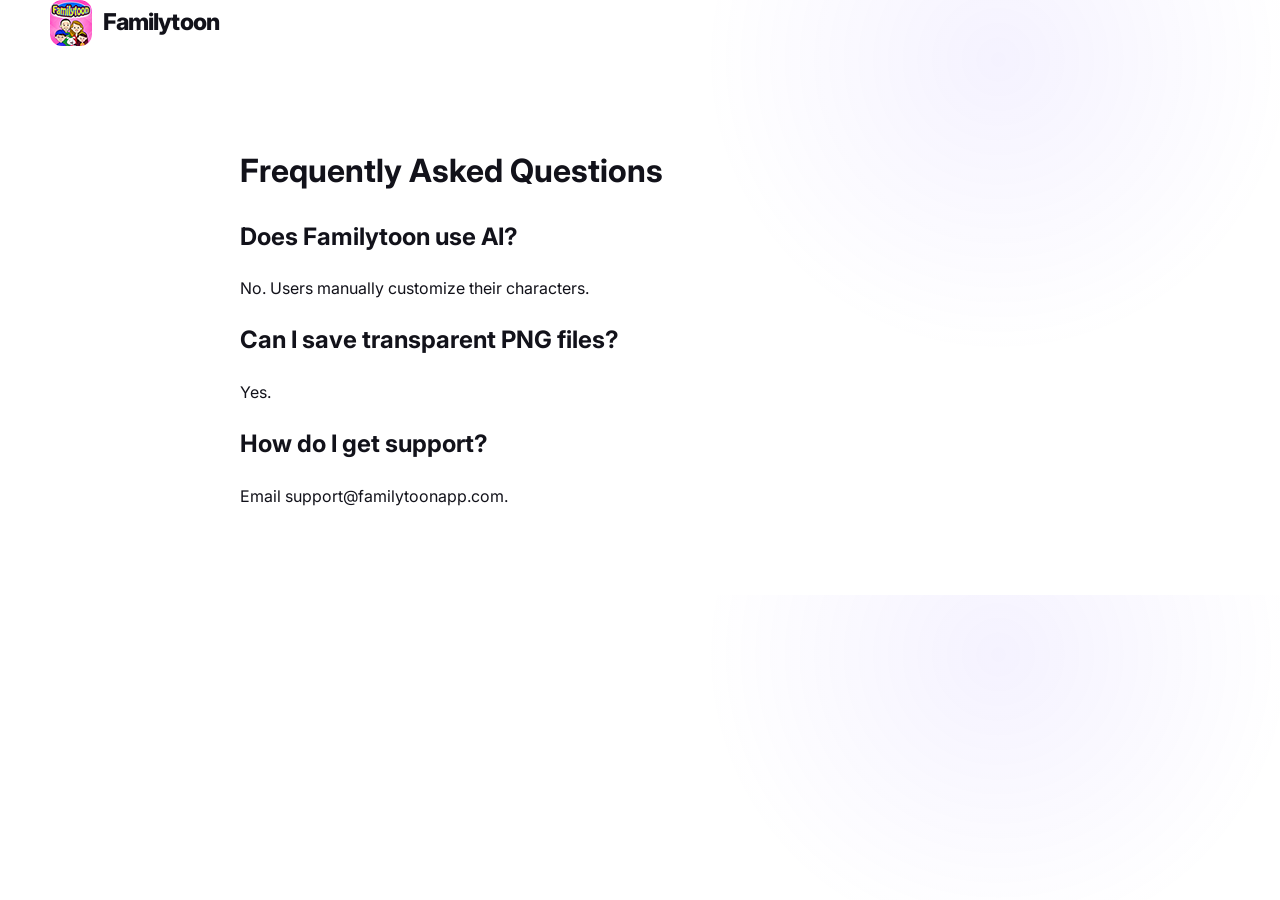
==== faq.html @ d43b086b "Update faq.html" ====
<!doctype html><html lang="en"><head><meta charset="utf-8"><meta name="viewport" content="width=device-width,initial-scale=1"><title>FAQ — Familytoon</title><link rel="stylesheet" href="styles.css"></head><body><header><div class="container nav"><a class="brand" href="index.html"><img src="assets/logo.png"><span>Familytoon</span></a></div></header><main class="container" style="padding:70px 0;max-width:800px"><h1>Frequently Asked Questions</h1><h2>Does Familytoon use AI?</h2><p>No. Users manually customize their characters.</p><h2>Can I save transparent PNG files?</h2><p>Yes.</p><h2>How do I get support?</h2><p>Email <a href="mailto:support@familytoonapp.com">support@familytoonapp.com</a>.</p></main></body></html>

<!--<!DOCTYPE html>
<html lang="en">
<head>
  <meta charset="UTF-8" />
  <meta name="viewport" content="width=device-width, initial-scale=1.0" />
  <meta name="description" content="Frequently asked questions about Familytoon." />
  <title>FAQ — Familytoon</title>
  <link rel="icon" href="assets/favicon.svg" type="image/svg+xml" />
  <link rel="stylesheet" href="styles.css" />
  <script defer src="script.js"></script>
</head>
<body>
  <header class="site-header">
    <div class="container nav-wrap">
      <a class="brand" href="index.html"><img src="assets/logo-mark.svg" alt="" width="44" height="44" /><span>Familytoon</span></a>
      <button class="menu-button" type="button" aria-expanded="false" aria-controls="main-nav"><span class="sr-only">Open navigation</span><span></span><span></span><span></span></button>
      <nav id="main-nav" class="main-nav">
        <a href="index.html#features">Features</a><a href="index.html#gallery">Gallery</a><a href="faq.html">FAQ</a><a href="support.html">Support</a><a href="privacy.html">Privacy</a>
      </nav>
    </div>
  </header>

  <main>
    <section class="page-hero container">
      <p class="eyebrow">QUESTIONS & ANSWERS</p>
      <h1>Frequently Asked Questions</h1>
      <p>Everything you need to know before creating your Familytoon.</p>
    </section>

    <article class="content-card faq-list">
      <details open>
        <summary>Is Familytoon free?</summary>
        <p>Familytoon is planned as a one-time paid download with no recurring subscription.</p>
      </details>
      <details>
        <summary>Can I download my finished artwork?</summary>
        <p>Yes. Familytoon lets you save your finished family cartoon as a high-quality PNG image.</p>
      </details>
      <details>
        <summary>Does the PNG have a transparent background?</summary>
        <p>Yes, when you choose the transparent-background export option available in the app.</p>
      </details>
      <details>
        <summary>Can I print my Familytoon artwork?</summary>
        <p>Yes. You can use your downloaded PNG for personal projects such as shirts, mugs, cards, posters, invitations, and gifts.</p>
      </details>
      <details>
        <summary>Can I create large families?</summary>
        <p>Yes. Familytoon is designed to let you combine multiple family members and pets.</p>
      </details>
      <details>
        <summary>Does Familytoon use artificial intelligence?</summary>
        <p>No. You create your artwork by selecting and combining the app’s original character parts and customization options.</p>
      </details>
      <details>
        <summary>Do I need an account?</summary>
        <p>No account is planned for the basic character creation and image download experience.</p>
      </details>
      <details>
        <summary>How do I contact support?</summary>
        <p>Email <a href="mailto:myfamilytoon@gmail.com">Support at FamilytoonApp.com</a> or visit the <a href="support.html">Support page</a>.</p>
      </details>
    </article>
  </main>

  <footer><div class="container footer-wrap"><p>© <span id="year"></span> Familytoon. All rights reserved.</p><div><a href="privacy.html">Privacy</a><a href="support.html">Support</a></div></div></footer>
</body>
</html>
-->
---- styles.css ----
@import url("https://fonts.googleapis.com/css2?family=Inter:wght@400;500;600;700;800&display=swap");

:root {
  --purple: #6c4cf1;
  --purple-dark: #4b2fd1;
  --purple-soft: #f3efff;
  --text: #12121a;
  --muted: #60606d;
  --line: #e9e9ef;
  --card: #ffffff;
  --shadow: 0 18px 50px rgba(30, 22, 70, 0.10);
  --radius: 28px;
}

* {
  box-sizing: border-box;
}

html {
  scroll-behavior: smooth;
}

body {
  margin: 0;
  color: var(--text);
  background:
    radial-gradient(circle at 78% 10%, rgba(124, 92, 255, .08), transparent 26%),
    linear-gradient(#fff, #fff);
  font-family: "Inter", -apple-system, BlinkMacSystemFont, "Segoe UI", sans-serif;
  line-height: 1.6;
}

img {
  display: block;
  max-width: 100%;
}

a {
  color: inherit;
  text-decoration: none;
}

.container {
  width: min(1180px, calc(100% - 40px));
  margin: 0 auto;
}

.sr-only {
  position: absolute;
  width: 1px;
  height: 1px;
  padding: 0;
  margin: -1px;
  overflow: hidden;
  clip: rect(0, 0, 0, 0);
  white-space: nowrap;
  border: 0;
}

/* Header */
.site-header {
  position: sticky;
  top: 0;
  z-index: 100;
  background: rgba(255, 255, 255, .86);
  border-bottom: 1px solid rgba(230, 230, 237, .85);
  backdrop-filter: blur(18px);
}

.nav-wrap {
  min-height: 74px;
  display: flex;
  align-items: center;
  justify-content: space-between;
}

.brand {
  display: inline-flex;
  align-items: center;
  gap: 11px;
  font-size: 1.45rem;
  font-weight: 800;
  letter-spacing: -.04em;
}

.brand img {
  border-radius: 12px;
}

.main-nav {
  display: flex;
  align-items: center;
  gap: 30px;
  font-size: .93rem;
  font-weight: 500;
}

.main-nav a {
  transition: color .2s ease, transform .2s ease;
}

.main-nav a:hover {
  color: var(--purple);
}

.nav-download {
  padding: 11px 18px;
  color: white !important;
  background: linear-gradient(135deg, #7b5cff, #5938df);
  border-radius: 11px;
  box-shadow: 0 10px 25px rgba(108, 76, 241, .23);
}

.menu-button {
  display: none;
  width: 42px;
  height: 42px;
  padding: 9px;
  border: 0;
  border-radius: 10px;
  background: var(--purple-soft);
}

.menu-button span:not(.sr-only) {
  display: block;
  height: 2px;
  margin: 5px 0;
  background: var(--text);
}

/* Hero */
.hero {
  padding: 54px 0 38px;
  overflow: hidden;
}

.hero-grid {
  display: grid;
  grid-template-columns: .88fr 1.12fr;
  align-items: center;
  min-height: 590px;
  gap: 40px;
}

.eyebrow {
  margin: 0 0 12px;
  color: var(--purple);
  font-size: .78rem;
  font-weight: 800;
  letter-spacing: .16em;
}

.hero h1 {
  max-width: 560px;
  margin: 0;
  font-size: clamp(3rem, 6vw, 5.2rem);
  line-height: .98;
  letter-spacing: -.065em;
}

.hero h1 span {
  color: var(--purple);
}

.hero-text {
  max-width: 560px;
  margin: 28px 0 26px;
  color: #353541;
  font-size: 1.06rem;
}

.app-store-badge {
  display: inline-flex;
  align-items: center;
  gap: 10px;
  min-width: 192px;
  padding: 10px 17px 9px;
  color: #fff;
  background: #050505;
  border-radius: 12px;
  box-shadow: 0 12px 30px rgba(0,0,0,.14);
}

.app-store-badge .apple {
  font-size: 2rem;
  line-height: 1;
}

.app-store-badge span:last-child {
  display: flex;
  flex-direction: column;
  line-height: 1.05;
}

.app-store-badge small {
  font-size: .68rem;
}

.app-store-badge strong {
  font-size: 1.25rem;
  font-weight: 500;
}

.purchase-note {
  display: flex;
  align-items: center;
  gap: 8px;
  margin-top: 18px;
  color: var(--muted);
  font-size: .92rem;
}

.purchase-note span {
  color: var(--purple);
}

.hero-visual {
  position: relative;
  min-height: 570px;
}

.blob {
  position: absolute;
  border-radius: 50%;
  filter: blur(.2px);
}

.blob-one {
  width: 390px;
  height: 390px;
  right: 55px;
  top: 80px;
  background: linear-gradient(145deg, #dce8ff, #efe5ff);
}

.blob-two {
  width: 250px;
  height: 190px;
  left: 45px;
  top: 210px;
  background: linear-gradient(145deg, #bfa8ff, #efe8ff);
  border-radius: 48% 52% 54% 46%;
}

.phone {
  position: absolute;
  width: 255px;
  height: 500px;
  padding: 10px;
  background: #101014;
  border: 2px solid #33333a;
  border-radius: 42px;
  box-shadow: 0 28px 60px rgba(35, 24, 70, .22);
}

.phone::before {
  content: "";
  position: absolute;
  z-index: 4;
  width: 95px;
  height: 23px;
  left: 50%;
  top: 9px;
  transform: translateX(-50%);
  background: #101014;
  border-radius: 0 0 15px 15px;
}

.phone-left {
  left: 85px;
  top: 15px;
  transform: rotate(-1deg);
}

.phone-right {
  right: 30px;
  top: 70px;
  transform: rotate(1deg);
}

.phone-screen {
  height: 100%;
  padding: 22px 14px 16px;
  background: #fff;
  border-radius: 33px;
  overflow: hidden;
}

.status-bar {
  display: flex;
  justify-content: space-between;
  font-size: .52rem;
  font-weight: 700;
}

.screen-title {
  margin: 18px 0 13px;
  font-size: 1.15rem;
  font-weight: 800;
  line-height: 1.05;
}

.character-pair {
  display: flex;
  align-items: end;
  justify-content: center;
  gap: 8px;
  height: 190px;
  padding: 18px 15px 0;
  background: linear-gradient(#f7f3ff, #eceaf3);
  border-radius: 16px;
}

.avatar {
  position: relative;
  width: 78px;
  height: 160px;
}

.avatar .face {
  position: absolute;
  z-index: 2;
  width: 54px;
  height: 63px;
  left: 12px;
  top: 22px;
  background: #f3bb8e;
  border: 3px solid #222;
  border-radius: 45% 45% 48% 48%;
}

.avatar .face::before,
.avatar .face::after {
  content: "";
  position: absolute;
  top: 26px;
  width: 5px;
  height: 7px;
  background: #1d1d1d;
  border-radius: 50%;
}

.avatar .face::before { left: 13px; }
.avatar .face::after { right: 13px; }

.avatar .hair {
  position: absolute;
  z-index: 3;
  width: 61px;
  height: 42px;
  left: 8px;
  top: 9px;
  background: #3b2115;
  border-radius: 50% 50% 35% 35%;
}

.avatar.woman .hair {
  width: 70px;
  height: 92px;
  left: 4px;
  top: 8px;
  border-radius: 50% 50% 45% 45%;
}

.avatar .body {
  position: absolute;
  z-index: 1;
  width: 72px;
  height: 85px;
  left: 3px;
  bottom: 0;
  background: #335d78;
  border-radius: 24px 24px 6px 6px;
}

.avatar.woman .body {
  background: #9b4a53;
}

.category-row {
  display: grid;
  grid-template-columns: repeat(4, 1fr);
  gap: 6px;
  margin: 11px 0;
  font-size: .55rem;
  text-align: center;
}

.category-row span {
  padding: 6px 2px;
  color: #6d6d75;
  background: #f4f4f7;
  border-radius: 8px;
}

.category-row .active {
  color: var(--purple);
  background: #ede8ff;
}

.swatches {
  display: grid;
  grid-template-columns: repeat(4, 1fr);
  gap: 8px;
}

.swatches i {
  display: block;
  aspect-ratio: 1;
  background:
    radial-gradient(circle at 50% 52%, #f3bb8e 0 25%, transparent 26%),
    radial-gradient(circle at 50% 37%, #4a291a 0 38%, transparent 39%),
    #efedf2;
  border-radius: 12px;
}

.family-card {
  display: grid;
  place-items: center;
  height: 315px;
  padding: 8px;
  background:
    linear-gradient(45deg, #f4f4f6 25%, transparent 25%),
    linear-gradient(-45deg, #f4f4f6 25%, transparent 25%),
    linear-gradient(45deg, transparent 75%, #f4f4f6 75%),
    linear-gradient(-45deg, transparent 75%, #f4f4f6 75%);
  background-size: 14px 14px;
  background-position: 0 0, 0 7px, 7px -7px, -7px 0;
  border-radius: 16px;
}

.family-card img {
  max-height: 100%;
}

.phone-actions {
  display: grid;
  grid-template-columns: 1fr 1fr;
  gap: 8px;
  margin-top: 10px;
  font-size: .7rem;
  text-align: center;
}

.phone-actions span {
  padding: 10px 4px;
  border: 1px solid #8e74ff;
  border-radius: 8px;
}

.phone-actions span:first-child {
  color: #fff;
  background: var(--purple);
}

.spark, .heart {
  position: absolute;
  z-index: 5;
  font-size: 2rem;
}

.spark-one { top: 75px; right: 12px; color: #77a8ff; }
.spark-two { top: 175px; right: -2px; color: #ffb31d; font-size: 2.8rem; }
.heart { top: 105px; left: 38px; color: #8065ff; }

/* Features */
.feature-section {
  padding: 18px 0 40px;
}

.feature-grid {
  display: grid;
  grid-template-columns: repeat(6, 1fr);
  gap: 0;
  padding: 28px 14px;
  background: linear-gradient(135deg, #fbfbff, #f7f6fb);
  border: 1px solid #f0eff5;
  border-radius: var(--radius);
  box-shadow: var(--shadow);
}

.feature-card {
  padding: 0 20px;
  text-align: center;
}

.feature-card:not(:last-child) {
  border-right: 1px solid #ebeaf1;
}

.feature-icon {
  font-size: 2rem;
}

.feature-card h2 {
  min-height: 46px;
  margin: 10px 0 8px;
  font-size: .92rem;
  line-height: 1.25;
}

.feature-card p {
  margin: 0;
  color: var(--muted);
  font-size: .76rem;
  line-height: 1.65;
}

/* Gallery */
.gallery-section {
  padding: 55px 0 30px;
}

.section-heading {
  max-width: 650px;
  margin: 0 auto 28px;
  text-align: center;
}

.section-heading h2 {
  margin: 0;
  font-size: clamp(2rem, 4vw, 3rem);
  letter-spacing: -.045em;
}

.section-heading > p:last-child {
  margin-top: 8px;
  color: var(--muted);
}

.gallery-grid {
  display: grid;
  grid-template-columns: repeat(5, 1fr);
  gap: 16px;
}

.gallery-grid figure {
  display: grid;
  place-items: end center;
  min-height: 260px;
  margin: 0;
  padding: 10px;
  background: #fff;
  border: 1px solid #ececf2;
  border-radius: 20px;
  box-shadow: 0 12px 28px rgba(42, 34, 78, .08);
  overflow: hidden;
}

.gallery-grid img {
  max-height: 240px;
}

/* Download */
.download-section {
  padding: 24px 0 28px;
}

.download-card {
  position: relative;
  display: grid;
  grid-template-columns: .85fr 1.45fr .4fr;
  align-items: center;
  gap: 38px;
  min-height: 260px;
  padding: 35px 70px;
  background: linear-gradient(120deg, #eee9ff, #faf8ff 55%, #e6dfff);
  border-radius: var(--radius);
  overflow: hidden;
}

.download-phone {
  height: 250px;
  padding: 55px 18px;
  background: linear-gradient(#f8f8fb, #d7d7dc);
  border: 9px solid #16161a;
  border-bottom: 0;
  border-radius: 38px 38px 0 0;
  transform: translateY(42px);
}

.mini-app-card {
  display: grid;
  grid-template-columns: 44px 1fr auto;
  align-items: center;
  gap: 10px;
  padding: 10px;
  background: #fff;
  border-radius: 14px;
  box-shadow: 0 7px 20px rgba(0,0,0,.08);
}

.mini-app-card img {
  width: 44px;
}

.mini-app-card div {
  display: flex;
  flex-direction: column;
}

.mini-app-card small {
  color: var(--muted);
  font-size: .65rem;
}

.mini-app-card span {
  padding: 4px 10px;
  color: var(--purple);
  background: #eeebff;
  border-radius: 999px;
  font-size: .7rem;
  font-weight: 800;
}

.download-copy h2 {
  margin: 0;
  font-size: clamp(2rem, 4vw, 3rem);
  line-height: 1.05;
  letter-spacing: -.045em;
}

.download-copy p {
  max-width: 540px;
  margin: 14px 0 22px;
  color: #373744;
}

.download-arrow {
  color: var(--purple);
  font-size: 4.8rem;
  transform: rotate(12deg);
}

/* Info cards */
.info-section {
  padding: 10px 0 35px;
}

.info-grid {
  display: grid;
  grid-template-columns: repeat(3, 1fr);
  background: linear-gradient(135deg, #fbfbff, #f7f6fb);
  border: 1px solid #f0eff5;
  border-radius: var(--radius);
  box-shadow: var(--shadow);
}

.info-grid article {
  padding: 34px;
}

.info-grid article:not(:last-child) {
  border-right: 1px solid #e6e5ec;
}

.info-title {
  display: flex;
  align-items: center;
  gap: 12px;
}

.info-title span {
  display: grid;
  place-items: center;
  width: 30px;
  height: 30px;
  color: white;
  background: var(--purple);
  border-radius: 50%;
  font-weight: 800;
}

.info-title h2 {
  margin: 0;
  font-size: 1.1rem;
}

.info-grid h3 {
  margin: 18px 0 2px;
  font-size: .86rem;
}

.info-grid p {
  margin: 7px 0;
  color: var(--muted);
  font-size: .85rem;
}

.info-grid a {
  display: inline-block;
  margin-top: 10px;
  color: var(--purple);
  font-size: .86rem;
  font-weight: 700;
}

/* Interior pages */
.page-hero {
  padding: 90px 0 45px;
  text-align: center;
}

.page-hero h1 {
  margin: 0;
  font-size: clamp(2.6rem, 6vw, 4.5rem);
  letter-spacing: -.06em;
}

.page-hero p {
  max-width: 720px;
  margin: 16px auto 0;
  color: var(--muted);
  font-size: 1.05rem;
}

.content-card {
  max-width: 900px;
  margin: 0 auto 60px;
  padding: 44px;
  background: #fff;
  border: 1px solid #ececf2;
  border-radius: 24px;
  box-shadow: var(--shadow);
}

.content-card h2 {
  margin-top: 32px;
  letter-spacing: -.03em;
}

.content-card h2:first-child {
  margin-top: 0;
}

.content-card p,
.content-card li {
  color: #4b4b57;
}

.content-card a {
  color: var(--purple);
  font-weight: 700;
}

.faq-list details {
  padding: 20px 0;
  border-bottom: 1px solid var(--line);
}

.faq-list details:first-child {
  border-top: 1px solid var(--line);
}

.faq-list summary {
  cursor: pointer;
  font-weight: 750;
}

.faq-list p {
  margin-bottom: 0;
}

.support-box {
  padding: 28px;
  background: var(--purple-soft);
  border-radius: 18px;
}

.support-box a {
  font-size: 1.1rem;
}

/* Footer */
footer {
  border-top: 1px solid #ececf1;
}

.footer-wrap {
  min-height: 78px;
  display: flex;
  align-items: center;
  justify-content: space-between;
  gap: 20px;
  color: var(--muted);
  font-size: .84rem;
}

.footer-wrap div {
  display: flex;
  gap: 20px;
}

/* Responsive */
@media (max-width: 1000px) {
  .hero-grid {
    grid-template-columns: 1fr;
    text-align: center;
  }

  .hero-copy {
    display: flex;
    align-items: center;
    flex-direction: column;
  }

  .hero-visual {
    width: min(720px, 100%);
    margin: 0 auto;
  }

  .feature-grid {
    grid-template-columns: repeat(3, 1fr);
    row-gap: 28px;
  }

  .feature-card:nth-child(3) {
    border-right: 0;
  }

  .feature-card:nth-child(4),
  .feature-card:nth-child(5),
  .feature-card:nth-child(6) {
    padding-top: 24px;
    border-top: 1px solid #ebeaf1;
  }

  .gallery-grid {
    grid-template-columns: repeat(3, 1fr);
  }

  .download-card {
    grid-template-columns: .8fr 1.2fr;
  }

  .download-arrow {
    display: none;
  }
}

@media (max-width: 760px) {
  .container {
    width: min(100% - 28px, 1180px);
  }

  .menu-button {
    display: block;
  }

  .main-nav {
    position: absolute;
    left: 14px;
    right: 14px;
    top: 68px;
    display: none;
    flex-direction: column;
    align-items: stretch;
    gap: 0;
    padding: 12px;
    background: #fff;
    border: 1px solid var(--line);
    border-radius: 18px;
    box-shadow: var(--shadow);
  }

  .main-nav.open {
    display: flex;
  }

  .main-nav a {
    padding: 12px 14px;
  }

  .nav-download {
    margin-top: 8px;
    text-align: center;
  }

  .hero {
    padding-top: 40px;
  }

  .hero-grid {
    min-height: 0;
  }

  .hero h1 {
    font-size: clamp(3rem, 15vw, 4.5rem);
  }

  .hero-visual {
    min-height: 430px;
  }

  .phone {
    width: 190px;
    height: 380px;
    border-radius: 32px;
  }

  .phone-left {
    left: 3%;
    top: 15px;
  }

  .phone-right {
    right: 3%;
    top: 55px;
  }

  .phone-screen {
    padding: 20px 10px 12px;
    border-radius: 24px;
  }

  .screen-title {
    margin: 10px 0 8px;
    font-size: .82rem;
  }

  .character-pair {
    height: 137px;
  }

  .avatar {
    transform: scale(.7);
    transform-origin: bottom center;
    margin: 0 -10px;
  }

  .family-card {
    height: 235px;
  }

  .category-row,
  .swatches {
    display: none;
  }

  .phone-actions {
    font-size: .55rem;
  }

  .blob-one {
    width: 290px;
    height: 290px;
    right: 10%;
  }

  .blob-two {
    left: 2%;
  }

  .feature-grid {
    grid-template-columns: 1fr 1fr;
  }

  .feature-card,
  .feature-card:nth-child(3) {
    border-right: 0;
  }

  .feature-card:nth-child(odd) {
    border-right: 1px solid #ebeaf1;
  }

  .feature-card:nth-child(n+3) {
    padding-top: 24px;
    border-top: 1px solid #ebeaf1;
  }

  .gallery-grid {
    grid-template-columns: 1fr 1fr;
  }

  .download-card {
    grid-template-columns: 1fr;
    padding: 38px 28px;
    text-align: center;
  }

  .download-phone {
    display: none;
  }

  .download-copy {
    display: flex;
    align-items: center;
    flex-direction: column;
  }

  .info-grid {
    grid-template-columns: 1fr;
  }

  .info-grid article:not(:last-child) {
    border-right: 0;
    border-bottom: 1px solid #e6e5ec;
  }

  .content-card {
    padding: 28px 22px;
  }

  .footer-wrap {
    padding: 22px 0;
    flex-direction: column;
    text-align: center;
  }
}

@media (max-width: 480px) {
  .brand {
    font-size: 1.2rem;
  }

  .brand img {
    width: 38px;
    height: 38px;
  }

  .hero-visual {
    min-height: 365px;
  }

  .phone {
    width: 155px;
    height: 315px;
    padding: 7px;
    border-radius: 27px;
  }

  .phone::before {
    width: 65px;
    height: 16px;
    top: 7px;
  }

  .phone-screen {
    padding-top: 16px;
    border-radius: 20px;
  }

  .status-bar {
    font-size: .42rem;
  }

  .screen-title {
    font-size: .7rem;
  }

  .character-pair {
    height: 110px;
  }

  .family-card {
    height: 190px;
  }

  .phone-actions span {
    padding: 7px 2px;
  }

  .feature-grid {
    grid-template-columns: 1fr;
  }

  .feature-card,
  .feature-card:nth-child(odd) {
    padding: 22px 18px !important;
    border-right: 0;
    border-top: 1px solid #ebeaf1;
  }

  .feature-card:first-child {
    border-top: 0;
  }

  .gallery-grid {
    grid-template-columns: 1fr;
  }

  .gallery-grid figure {
    min-height: 300px;
  }

  .gallery-grid img {
    max-height: 280px;
  }
}
---- styles.css ----
@import url("https://fonts.googleapis.com/css2?family=Inter:wght@400;500;600;700;800&display=swap");

:root {
  --purple: #6c4cf1;
  --purple-dark: #4b2fd1;
  --purple-soft: #f3efff;
  --text: #12121a;
  --muted: #60606d;
  --line: #e9e9ef;
  --card: #ffffff;
  --shadow: 0 18px 50px rgba(30, 22, 70, 0.10);
  --radius: 28px;
}

* {
  box-sizing: border-box;
}

html {
  scroll-behavior: smooth;
}

body {
  margin: 0;
  color: var(--text);
  background:
    radial-gradient(circle at 78% 10%, rgba(124, 92, 255, .08), transparent 26%),
    linear-gradient(#fff, #fff);
  font-family: "Inter", -apple-system, BlinkMacSystemFont, "Segoe UI", sans-serif;
  line-height: 1.6;
}

img {
  display: block;
  max-width: 100%;
}

a {
  color: inherit;
  text-decoration: none;
}

.container {
  width: min(1180px, calc(100% - 40px));
  margin: 0 auto;
}

.sr-only {
  position: absolute;
  width: 1px;
  height: 1px;
  padding: 0;
  margin: -1px;
  overflow: hidden;
  clip: rect(0, 0, 0, 0);
  white-space: nowrap;
  border: 0;
}

/* Header */
.site-header {
  position: sticky;
  top: 0;
  z-index: 100;
  background: rgba(255, 255, 255, .86);
  border-bottom: 1px solid rgba(230, 230, 237, .85);
  backdrop-filter: blur(18px);
}

.nav-wrap {
  min-height: 74px;
  display: flex;
  align-items: center;
  justify-content: space-between;
}

.brand {
  display: inline-flex;
  align-items: center;
  gap: 11px;
  font-size: 1.45rem;
  font-weight: 800;
  letter-spacing: -.04em;
}

.brand img {
  border-radius: 12px;
}

.main-nav {
  display: flex;
  align-items: center;
  gap: 30px;
  font-size: .93rem;
  font-weight: 500;
}

.main-nav a {
  transition: color .2s ease, transform .2s ease;
}

.main-nav a:hover {
  color: var(--purple);
}

.nav-download {
  padding: 11px 18px;
  color: white !important;
  background: linear-gradient(135deg, #7b5cff, #5938df);
  border-radius: 11px;
  box-shadow: 0 10px 25px rgba(108, 76, 241, .23);
}

.menu-button {
  display: none;
  width: 42px;
  height: 42px;
  padding: 9px;
  border: 0;
  border-radius: 10px;
  background: var(--purple-soft);
}

.menu-button span:not(.sr-only) {
  display: block;
  height: 2px;
  margin: 5px 0;
  background: var(--text);
}

/* Hero */
.hero {
  padding: 54px 0 38px;
  overflow: hidden;
}

.hero-grid {
  display: grid;
  grid-template-columns: .88fr 1.12fr;
  align-items: center;
  min-height: 590px;
  gap: 40px;
}

.eyebrow {
  margin: 0 0 12px;
  color: var(--purple);
  font-size: .78rem;
  font-weight: 800;
  letter-spacing: .16em;
}

.hero h1 {
  max-width: 560px;
  margin: 0;
  font-size: clamp(3rem, 6vw, 5.2rem);
  line-height: .98;
  letter-spacing: -.065em;
}

.hero h1 span {
  color: var(--purple);
}

.hero-text {
  max-width: 560px;
  margin: 28px 0 26px;
  color: #353541;
  font-size: 1.06rem;
}

.app-store-badge {
  display: inline-flex;
  align-items: center;
  gap: 10px;
  min-width: 192px;
  padding: 10px 17px 9px;
  color: #fff;
  background: #050505;
  border-radius: 12px;
  box-shadow: 0 12px 30px rgba(0,0,0,.14);
}

.app-store-badge .apple {
  font-size: 2rem;
  line-height: 1;
}

.app-store-badge span:last-child {
  display: flex;
  flex-direction: column;
  line-height: 1.05;
}

.app-store-badge small {
  font-size: .68rem;
}

.app-store-badge strong {
  font-size: 1.25rem;
  font-weight: 500;
}

.purchase-note {
  display: flex;
  align-items: center;
  gap: 8px;
  margin-top: 18px;
  color: var(--muted);
  font-size: .92rem;
}

.purchase-note span {
  color: var(--purple);
}

.hero-visual {
  position: relative;
  min-height: 570px;
}

.blob {
  position: absolute;
  border-radius: 50%;
  filter: blur(.2px);
}

.blob-one {
  width: 390px;
  height: 390px;
  right: 55px;
  top: 80px;
  background: linear-gradient(145deg, #dce8ff, #efe5ff);
}

.blob-two {
  width: 250px;
  height: 190px;
  left: 45px;
  top: 210px;
  background: linear-gradient(145deg, #bfa8ff, #efe8ff);
  border-radius: 48% 52% 54% 46%;
}

.phone {
  position: absolute;
  width: 255px;
  height: 500px;
  padding: 10px;
  background: #101014;
  border: 2px solid #33333a;
  border-radius: 42px;
  box-shadow: 0 28px 60px rgba(35, 24, 70, .22);
}

.phone::before {
  content: "";
  position: absolute;
  z-index: 4;
  width: 95px;
  height: 23px;
  left: 50%;
  top: 9px;
  transform: translateX(-50%);
  background: #101014;
  border-radius: 0 0 15px 15px;
}

.phone-left {
  left: 85px;
  top: 15px;
  transform: rotate(-1deg);
}

.phone-right {
  right: 30px;
  top: 70px;
  transform: rotate(1deg);
}

.phone-screen {
  height: 100%;
  padding: 22px 14px 16px;
  background: #fff;
  border-radius: 33px;
  overflow: hidden;
}

.status-bar {
  display: flex;
  justify-content: space-between;
  font-size: .52rem;
  font-weight: 700;
}

.screen-title {
  margin: 18px 0 13px;
  font-size: 1.15rem;
  font-weight: 800;
  line-height: 1.05;
}

.character-pair {
  display: flex;
  align-items: end;
  justify-content: center;
  gap: 8px;
  height: 190px;
  padding: 18px 15px 0;
  background: linear-gradient(#f7f3ff, #eceaf3);
  border-radius: 16px;
}

.avatar {
  position: relative;
  width: 78px;
  height: 160px;
}

.avatar .face {
  position: absolute;
  z-index: 2;
  width: 54px;
  height: 63px;
  left: 12px;
  top: 22px;
  background: #f3bb8e;
  border: 3px solid #222;
  border-radius: 45% 45% 48% 48%;
}

.avatar .face::before,
.avatar .face::after {
  content: "";
  position: absolute;
  top: 26px;
  width: 5px;
  height: 7px;
  background: #1d1d1d;
  border-radius: 50%;
}

.avatar .face::before { left: 13px; }
.avatar .face::after { right: 13px; }

.avatar .hair {
  position: absolute;
  z-index: 3;
  width: 61px;
  height: 42px;
  left: 8px;
  top: 9px;
  background: #3b2115;
  border-radius: 50% 50% 35% 35%;
}

.avatar.woman .hair {
  width: 70px;
  height: 92px;
  left: 4px;
  top: 8px;
  border-radius: 50% 50% 45% 45%;
}

.avatar .body {
  position: absolute;
  z-index: 1;
  width: 72px;
  height: 85px;
  left: 3px;
  bottom: 0;
  background: #335d78;
  border-radius: 24px 24px 6px 6px;
}

.avatar.woman .body {
  background: #9b4a53;
}

.category-row {
  display: grid;
  grid-template-columns: repeat(4, 1fr);
  gap: 6px;
  margin: 11px 0;
  font-size: .55rem;
  text-align: center;
}

.category-row span {
  padding: 6px 2px;
  color: #6d6d75;
  background: #f4f4f7;
  border-radius: 8px;
}

.category-row .active {
  color: var(--purple);
  background: #ede8ff;
}

.swatches {
  display: grid;
  grid-template-columns: repeat(4, 1fr);
  gap: 8px;
}

.swatches i {
  display: block;
  aspect-ratio: 1;
  background:
    radial-gradient(circle at 50% 52%, #f3bb8e 0 25%, transparent 26%),
    radial-gradient(circle at 50% 37%, #4a291a 0 38%, transparent 39%),
    #efedf2;
  border-radius: 12px;
}

.family-card {
  display: grid;
  place-items: center;
  height: 315px;
  padding: 8px;
  background:
    linear-gradient(45deg, #f4f4f6 25%, transparent 25%),
    linear-gradient(-45deg, #f4f4f6 25%, transparent 25%),
    linear-gradient(45deg, transparent 75%, #f4f4f6 75%),
    linear-gradient(-45deg, transparent 75%, #f4f4f6 75%);
  background-size: 14px 14px;
  background-position: 0 0, 0 7px, 7px -7px, -7px 0;
  border-radius: 16px;
}

.family-card img {
  max-height: 100%;
}

.phone-actions {
  display: grid;
  grid-template-columns: 1fr 1fr;
  gap: 8px;
  margin-top: 10px;
  font-size: .7rem;
  text-align: center;
}

.phone-actions span {
  padding: 10px 4px;
  border: 1px solid #8e74ff;
  border-radius: 8px;
}

.phone-actions span:first-child {
  color: #fff;
  background: var(--purple);
}

.spark, .heart {
  position: absolute;
  z-index: 5;
  font-size: 2rem;
}

.spark-one { top: 75px; right: 12px; color: #77a8ff; }
.spark-two { top: 175px; right: -2px; color: #ffb31d; font-size: 2.8rem; }
.heart { top: 105px; left: 38px; color: #8065ff; }

/* Features */
.feature-section {
  padding: 18px 0 40px;
}

.feature-grid {
  display: grid;
  grid-template-columns: repeat(6, 1fr);
  gap: 0;
  padding: 28px 14px;
  background: linear-gradient(135deg, #fbfbff, #f7f6fb);
  border: 1px solid #f0eff5;
  border-radius: var(--radius);
  box-shadow: var(--shadow);
}

.feature-card {
  padding: 0 20px;
  text-align: center;
}

.feature-card:not(:last-child) {
  border-right: 1px solid #ebeaf1;
}

.feature-icon {
  font-size: 2rem;
}

.feature-card h2 {
  min-height: 46px;
  margin: 10px 0 8px;
  font-size: .92rem;
  line-height: 1.25;
}

.feature-card p {
  margin: 0;
  color: var(--muted);
  font-size: .76rem;
  line-height: 1.65;
}

/* Gallery */
.gallery-section {
  padding: 55px 0 30px;
}

.section-heading {
  max-width: 650px;
  margin: 0 auto 28px;
  text-align: center;
}

.section-heading h2 {
  margin: 0;
  font-size: clamp(2rem, 4vw, 3rem);
  letter-spacing: -.045em;
}

.section-heading > p:last-child {
  margin-top: 8px;
  color: var(--muted);
}

.gallery-grid {
  display: grid;
  grid-template-columns: repeat(5, 1fr);
  gap: 16px;
}

.gallery-grid figure {
  display: grid;
  place-items: end center;
  min-height: 260px;
  margin: 0;
  padding: 10px;
  background: #fff;
  border: 1px solid #ececf2;
  border-radius: 20px;
  box-shadow: 0 12px 28px rgba(42, 34, 78, .08);
  overflow: hidden;
}

.gallery-grid img {
  max-height: 240px;
}

/* Download */
.download-section {
  padding: 24px 0 28px;
}

.download-card {
  position: relative;
  display: grid;
  grid-template-columns: .85fr 1.45fr .4fr;
  align-items: center;
  gap: 38px;
  min-height: 260px;
  padding: 35px 70px;
  background: linear-gradient(120deg, #eee9ff, #faf8ff 55%, #e6dfff);
  border-radius: var(--radius);
  overflow: hidden;
}

.download-phone {
  height: 250px;
  padding: 55px 18px;
  background: linear-gradient(#f8f8fb, #d7d7dc);
  border: 9px solid #16161a;
  border-bottom: 0;
  border-radius: 38px 38px 0 0;
  transform: translateY(42px);
}

.mini-app-card {
  display: grid;
  grid-template-columns: 44px 1fr auto;
  align-items: center;
  gap: 10px;
  padding: 10px;
  background: #fff;
  border-radius: 14px;
  box-shadow: 0 7px 20px rgba(0,0,0,.08);
}

.mini-app-card img {
  width: 44px;
}

.mini-app-card div {
  display: flex;
  flex-direction: column;
}

.mini-app-card small {
  color: var(--muted);
  font-size: .65rem;
}

.mini-app-card span {
  padding: 4px 10px;
  color: var(--purple);
  background: #eeebff;
  border-radius: 999px;
  font-size: .7rem;
  font-weight: 800;
}

.download-copy h2 {
  margin: 0;
  font-size: clamp(2rem, 4vw, 3rem);
  line-height: 1.05;
  letter-spacing: -.045em;
}

.download-copy p {
  max-width: 540px;
  margin: 14px 0 22px;
  color: #373744;
}

.download-arrow {
  color: var(--purple);
  font-size: 4.8rem;
  transform: rotate(12deg);
}

/* Info cards */
.info-section {
  padding: 10px 0 35px;
}

.info-grid {
  display: grid;
  grid-template-columns: repeat(3, 1fr);
  background: linear-gradient(135deg, #fbfbff, #f7f6fb);
  border: 1px solid #f0eff5;
  border-radius: var(--radius);
  box-shadow: var(--shadow);
}

.info-grid article {
  padding: 34px;
}

.info-grid article:not(:last-child) {
  border-right: 1px solid #e6e5ec;
}

.info-title {
  display: flex;
  align-items: center;
  gap: 12px;
}

.info-title span {
  display: grid;
  place-items: center;
  width: 30px;
  height: 30px;
  color: white;
  background: var(--purple);
  border-radius: 50%;
  font-weight: 800;
}

.info-title h2 {
  margin: 0;
  font-size: 1.1rem;
}

.info-grid h3 {
  margin: 18px 0 2px;
  font-size: .86rem;
}

.info-grid p {
  margin: 7px 0;
  color: var(--muted);
  font-size: .85rem;
}

.info-grid a {
  display: inline-block;
  margin-top: 10px;
  color: var(--purple);
  font-size: .86rem;
  font-weight: 700;
}

/* Interior pages */
.page-hero {
  padding: 90px 0 45px;
  text-align: center;
}

.page-hero h1 {
  margin: 0;
  font-size: clamp(2.6rem, 6vw, 4.5rem);
  letter-spacing: -.06em;
}

.page-hero p {
  max-width: 720px;
  margin: 16px auto 0;
  color: var(--muted);
  font-size: 1.05rem;
}

.content-card {
  max-width: 900px;
  margin: 0 auto 60px;
  padding: 44px;
  background: #fff;
  border: 1px solid #ececf2;
  border-radius: 24px;
  box-shadow: var(--shadow);
}

.content-card h2 {
  margin-top: 32px;
  letter-spacing: -.03em;
}

.content-card h2:first-child {
  margin-top: 0;
}

.content-card p,
.content-card li {
  color: #4b4b57;
}

.content-card a {
  color: var(--purple);
  font-weight: 700;
}

.faq-list details {
  padding: 20px 0;
  border-bottom: 1px solid var(--line);
}

.faq-list details:first-child {
  border-top: 1px solid var(--line);
}

.faq-list summary {
  cursor: pointer;
  font-weight: 750;
}

.faq-list p {
  margin-bottom: 0;
}

.support-box {
  padding: 28px;
  background: var(--purple-soft);
  border-radius: 18px;
}

.support-box a {
  font-size: 1.1rem;
}

/* Footer */
footer {
  border-top: 1px solid #ececf1;
}

.footer-wrap {
  min-height: 78px;
  display: flex;
  align-items: center;
  justify-content: space-between;
  gap: 20px;
  color: var(--muted);
  font-size: .84rem;
}

.footer-wrap div {
  display: flex;
  gap: 20px;
}

/* Responsive */
@media (max-width: 1000px) {
  .hero-grid {
    grid-template-columns: 1fr;
    text-align: center;
  }

  .hero-copy {
    display: flex;
    align-items: center;
    flex-direction: column;
  }

  .hero-visual {
    width: min(720px, 100%);
    margin: 0 auto;
  }

  .feature-grid {
    grid-template-columns: repeat(3, 1fr);
    row-gap: 28px;
  }

  .feature-card:nth-child(3) {
    border-right: 0;
  }

  .feature-card:nth-child(4),
  .feature-card:nth-child(5),
  .feature-card:nth-child(6) {
    padding-top: 24px;
    border-top: 1px solid #ebeaf1;
  }

  .gallery-grid {
    grid-template-columns: repeat(3, 1fr);
  }

  .download-card {
    grid-template-columns: .8fr 1.2fr;
  }

  .download-arrow {
    display: none;
  }
}

@media (max-width: 760px) {
  .container {
    width: min(100% - 28px, 1180px);
  }

  .menu-button {
    display: block;
  }

  .main-nav {
    position: absolute;
    left: 14px;
    right: 14px;
    top: 68px;
    display: none;
    flex-direction: column;
    align-items: stretch;
    gap: 0;
    padding: 12px;
    background: #fff;
    border: 1px solid var(--line);
    border-radius: 18px;
    box-shadow: var(--shadow);
  }

  .main-nav.open {
    display: flex;
  }

  .main-nav a {
    padding: 12px 14px;
  }

  .nav-download {
    margin-top: 8px;
    text-align: center;
  }

  .hero {
    padding-top: 40px;
  }

  .hero-grid {
    min-height: 0;
  }

  .hero h1 {
    font-size: clamp(3rem, 15vw, 4.5rem);
  }

  .hero-visual {
    min-height: 430px;
  }

  .phone {
    width: 190px;
    height: 380px;
    border-radius: 32px;
  }

  .phone-left {
    left: 3%;
    top: 15px;
  }

  .phone-right {
    right: 3%;
    top: 55px;
  }

  .phone-screen {
    padding: 20px 10px 12px;
    border-radius: 24px;
  }

  .screen-title {
    margin: 10px 0 8px;
    font-size: .82rem;
  }

  .character-pair {
    height: 137px;
  }

  .avatar {
    transform: scale(.7);
    transform-origin: bottom center;
    margin: 0 -10px;
  }

  .family-card {
    height: 235px;
  }

  .category-row,
  .swatches {
    display: none;
  }

  .phone-actions {
    font-size: .55rem;
  }

  .blob-one {
    width: 290px;
    height: 290px;
    right: 10%;
  }

  .blob-two {
    left: 2%;
  }

  .feature-grid {
    grid-template-columns: 1fr 1fr;
  }

  .feature-card,
  .feature-card:nth-child(3) {
    border-right: 0;
  }

  .feature-card:nth-child(odd) {
    border-right: 1px solid #ebeaf1;
  }

  .feature-card:nth-child(n+3) {
    padding-top: 24px;
    border-top: 1px solid #ebeaf1;
  }

  .gallery-grid {
    grid-template-columns: 1fr 1fr;
  }

  .download-card {
    grid-template-columns: 1fr;
    padding: 38px 28px;
    text-align: center;
  }

  .download-phone {
    display: none;
  }

  .download-copy {
    display: flex;
    align-items: center;
    flex-direction: column;
  }

  .info-grid {
    grid-template-columns: 1fr;
  }

  .info-grid article:not(:last-child) {
    border-right: 0;
    border-bottom: 1px solid #e6e5ec;
  }

  .content-card {
    padding: 28px 22px;
  }

  .footer-wrap {
    padding: 22px 0;
    flex-direction: column;
    text-align: center;
  }
}

@media (max-width: 480px) {
  .brand {
    font-size: 1.2rem;
  }

  .brand img {
    width: 38px;
    height: 38px;
  }

  .hero-visual {
    min-height: 365px;
  }

  .phone {
    width: 155px;
    height: 315px;
    padding: 7px;
    border-radius: 27px;
  }

  .phone::before {
    width: 65px;
    height: 16px;
    top: 7px;
  }

  .phone-screen {
    padding-top: 16px;
    border-radius: 20px;
  }

  .status-bar {
    font-size: .42rem;
  }

  .screen-title {
    font-size: .7rem;
  }

  .character-pair {
    height: 110px;
  }

  .family-card {
    height: 190px;
  }

  .phone-actions span {
    padding: 7px 2px;
  }

  .feature-grid {
    grid-template-columns: 1fr;
  }

  .feature-card,
  .feature-card:nth-child(odd) {
    padding: 22px 18px !important;
    border-right: 0;
    border-top: 1px solid #ebeaf1;
  }

  .feature-card:first-child {
    border-top: 0;
  }

  .gallery-grid {
    grid-template-columns: 1fr;
  }

  .gallery-grid figure {
    min-height: 300px;
  }

  .gallery-grid img {
    max-height: 280px;
  }
}
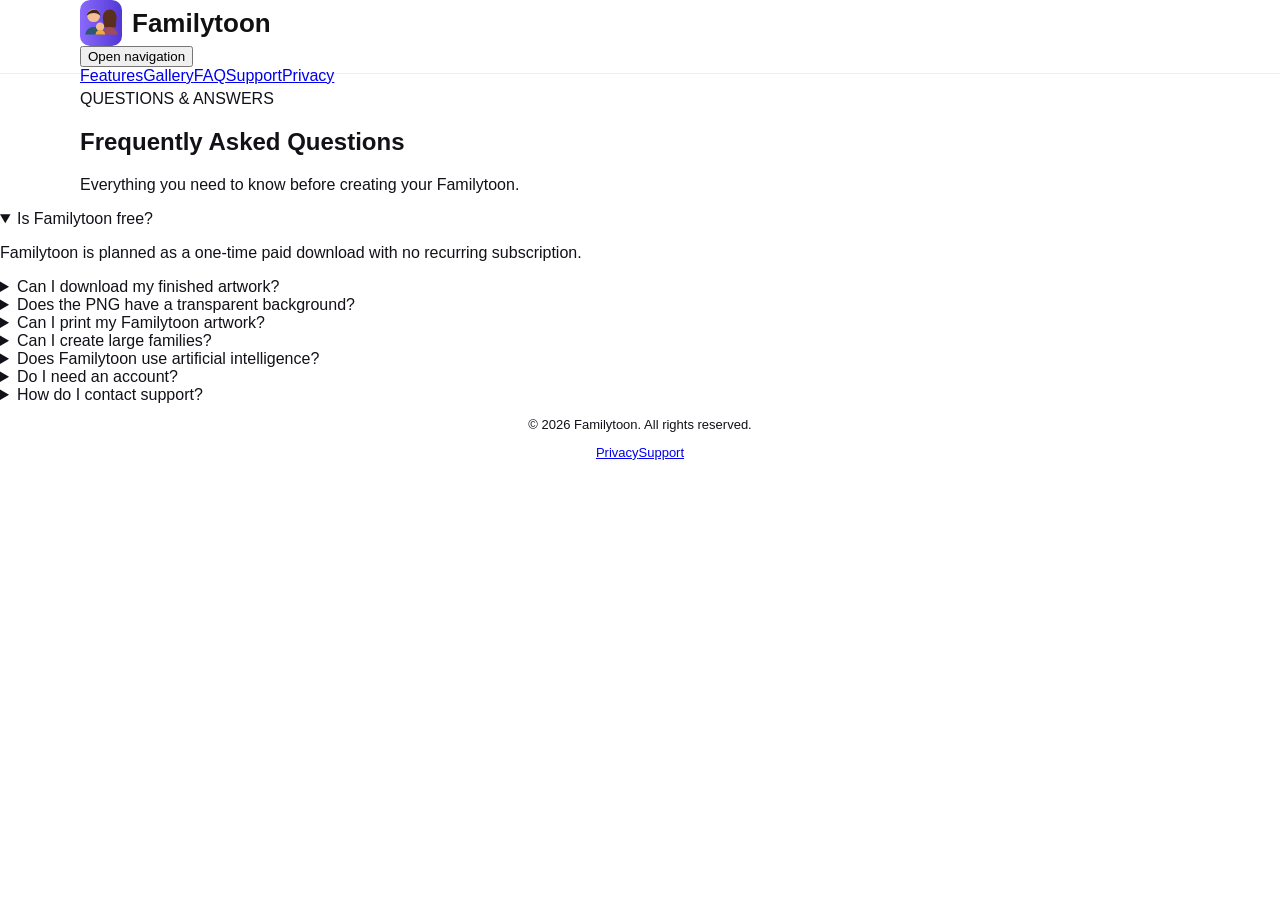
==== commit 3622a241: "Update faq.html" ====
--- a/faq.html
+++ b/faq.html
@@ -1,6 +1,28 @@
-<!doctype html><html lang="en"><head><meta charset="utf-8"><meta name="viewport" content="width=device-width,initial-scale=1"><title>FAQ — Familytoon</title><link rel="stylesheet" href="styles.css"></head><body><header><div class="container nav"><a class="brand" href="index.html"><img src="assets/logo.png"><span>Familytoon</span></a></div></header><main class="container" style="padding:70px 0;max-width:800px"><h1>Frequently Asked Questions</h1><h2>Does Familytoon use AI?</h2><p>No. Users manually customize their characters.</p><h2>Can I save transparent PNG files?</h2><p>Yes.</p><h2>How do I get support?</h2><p>Email <a href="mailto:support@familytoonapp.com">support@familytoonapp.com</a>.</p></main></body></html>
+<!--<!doctype html>
+<html lang="en">
+  <head><meta charset="utf-8"><meta name="viewport" content="width=device-width,initial-scale=1">
+    <title>FAQ — Familytoon</title>
+    <link rel="stylesheet" href="styles.css">
+  </head>
+  <body>
+    <header>
+      <div class="container nav">
+      <a class="brand" href="index.html"><img src="assets/logo.png"><span>Familytoon</span></a>
+      </div>
+    </header>
+    <main class="container" style="padding:70px 0;max-width:800px">
+      <h1>Frequently Asked Questions</h1>
+      <h2>Does Familytoon use AI?</h2>
+      <p>No. Users manually customize their characters.</p><h2>Can I save transparent PNG files?</h2>
+      <p>Yes.</p>
+      <h2>How do I get support?</h2>
+      <p>Email <a href="mailto:support@familytoonapp.com">support@familytoonapp.com</a>.</p>
+    </main>
+  </body>
+</html>
+-->
 
-<!--<!DOCTYPE html>
+<!DOCTYPE html>
 <html lang="en">
 <head>
   <meta charset="UTF-8" />
@@ -68,4 +90,4 @@
   <footer><div class="container footer-wrap"><p>© <span id="year"></span> Familytoon. All rights reserved.</p><div><a href="privacy.html">Privacy</a><a href="support.html">Support</a></div></div></footer>
 </body>
 </html>
--->
+
--- a/styles.css
+++ b/styles.css
@@ -1,1090 +1 @@
-@import url("https://fonts.googleapis.com/css2?family=Inter:wght@400;500;600;700;800&display=swap");
-
-:root {
-  --purple: #6c4cf1;
-  --purple-dark: #4b2fd1;
-  --purple-soft: #f3efff;
-  --text: #12121a;
-  --muted: #60606d;
-  --line: #e9e9ef;
-  --card: #ffffff;
-  --shadow: 0 18px 50px rgba(30, 22, 70, 0.10);
-  --radius: 28px;
-}
-
-* {
-  box-sizing: border-box;
-}
-
-html {
-  scroll-behavior: smooth;
-}
-
-body {
-  margin: 0;
-  color: var(--text);
-  background:
-    radial-gradient(circle at 78% 10%, rgba(124, 92, 255, .08), transparent 26%),
-    linear-gradient(#fff, #fff);
-  font-family: "Inter", -apple-system, BlinkMacSystemFont, "Segoe UI", sans-serif;
-  line-height: 1.6;
-}
-
-img {
-  display: block;
-  max-width: 100%;
-}
-
-a {
-  color: inherit;
-  text-decoration: none;
-}
-
-.container {
-  width: min(1180px, calc(100% - 40px));
-  margin: 0 auto;
-}
-
-.sr-only {
-  position: absolute;
-  width: 1px;
-  height: 1px;
-  padding: 0;
-  margin: -1px;
-  overflow: hidden;
-  clip: rect(0, 0, 0, 0);
-  white-space: nowrap;
-  border: 0;
-}
-
-/* Header */
-.site-header {
-  position: sticky;
-  top: 0;
-  z-index: 100;
-  background: rgba(255, 255, 255, .86);
-  border-bottom: 1px solid rgba(230, 230, 237, .85);
-  backdrop-filter: blur(18px);
-}
-
-.nav-wrap {
-  min-height: 74px;
-  display: flex;
-  align-items: center;
-  justify-content: space-between;
-}
-
-.brand {
-  display: inline-flex;
-  align-items: center;
-  gap: 11px;
-  font-size: 1.45rem;
-  font-weight: 800;
-  letter-spacing: -.04em;
-}
-
-.brand img {
-  border-radius: 12px;
-}
-
-.main-nav {
-  display: flex;
-  align-items: center;
-  gap: 30px;
-  font-size: .93rem;
-  font-weight: 500;
-}
-
-.main-nav a {
-  transition: color .2s ease, transform .2s ease;
-}
-
-.main-nav a:hover {
-  color: var(--purple);
-}
-
-.nav-download {
-  padding: 11px 18px;
-  color: white !important;
-  background: linear-gradient(135deg, #7b5cff, #5938df);
-  border-radius: 11px;
-  box-shadow: 0 10px 25px rgba(108, 76, 241, .23);
-}
-
-.menu-button {
-  display: none;
-  width: 42px;
-  height: 42px;
-  padding: 9px;
-  border: 0;
-  border-radius: 10px;
-  background: var(--purple-soft);
-}
-
-.menu-button span:not(.sr-only) {
-  display: block;
-  height: 2px;
-  margin: 5px 0;
-  background: var(--text);
-}
-
-/* Hero */
-.hero {
-  padding: 54px 0 38px;
-  overflow: hidden;
-}
-
-.hero-grid {
-  display: grid;
-  grid-template-columns: .88fr 1.12fr;
-  align-items: center;
-  min-height: 590px;
-  gap: 40px;
-}
-
-.eyebrow {
-  margin: 0 0 12px;
-  color: var(--purple);
-  font-size: .78rem;
-  font-weight: 800;
-  letter-spacing: .16em;
-}
-
-.hero h1 {
-  max-width: 560px;
-  margin: 0;
-  font-size: clamp(3rem, 6vw, 5.2rem);
-  line-height: .98;
-  letter-spacing: -.065em;
-}
-
-.hero h1 span {
-  color: var(--purple);
-}
-
-.hero-text {
-  max-width: 560px;
-  margin: 28px 0 26px;
-  color: #353541;
-  font-size: 1.06rem;
-}
-
-.app-store-badge {
-  display: inline-flex;
-  align-items: center;
-  gap: 10px;
-  min-width: 192px;
-  padding: 10px 17px 9px;
-  color: #fff;
-  background: #050505;
-  border-radius: 12px;
-  box-shadow: 0 12px 30px rgba(0,0,0,.14);
-}
-
-.app-store-badge .apple {
-  font-size: 2rem;
-  line-height: 1;
-}
-
-.app-store-badge span:last-child {
-  display: flex;
-  flex-direction: column;
-  line-height: 1.05;
-}
-
-.app-store-badge small {
-  font-size: .68rem;
-}
-
-.app-store-badge strong {
-  font-size: 1.25rem;
-  font-weight: 500;
-}
-
-.purchase-note {
-  display: flex;
-  align-items: center;
-  gap: 8px;
-  margin-top: 18px;
-  color: var(--muted);
-  font-size: .92rem;
-}
-
-.purchase-note span {
-  color: var(--purple);
-}
-
-.hero-visual {
-  position: relative;
-  min-height: 570px;
-}
-
-.blob {
-  position: absolute;
-  border-radius: 50%;
-  filter: blur(.2px);
-}
-
-.blob-one {
-  width: 390px;
-  height: 390px;
-  right: 55px;
-  top: 80px;
-  background: linear-gradient(145deg, #dce8ff, #efe5ff);
-}
-
-.blob-two {
-  width: 250px;
-  height: 190px;
-  left: 45px;
-  top: 210px;
-  background: linear-gradient(145deg, #bfa8ff, #efe8ff);
-  border-radius: 48% 52% 54% 46%;
-}
-
-.phone {
-  position: absolute;
-  width: 255px;
-  height: 500px;
-  padding: 10px;
-  background: #101014;
-  border: 2px solid #33333a;
-  border-radius: 42px;
-  box-shadow: 0 28px 60px rgba(35, 24, 70, .22);
-}
-
-.phone::before {
-  content: "";
-  position: absolute;
-  z-index: 4;
-  width: 95px;
-  height: 23px;
-  left: 50%;
-  top: 9px;
-  transform: translateX(-50%);
-  background: #101014;
-  border-radius: 0 0 15px 15px;
-}
-
-.phone-left {
-  left: 85px;
-  top: 15px;
-  transform: rotate(-1deg);
-}
-
-.phone-right {
-  right: 30px;
-  top: 70px;
-  transform: rotate(1deg);
-}
-
-.phone-screen {
-  height: 100%;
-  padding: 22px 14px 16px;
-  background: #fff;
-  border-radius: 33px;
-  overflow: hidden;
-}
-
-.status-bar {
-  display: flex;
-  justify-content: space-between;
-  font-size: .52rem;
-  font-weight: 700;
-}
-
-.screen-title {
-  margin: 18px 0 13px;
-  font-size: 1.15rem;
-  font-weight: 800;
-  line-height: 1.05;
-}
-
-.character-pair {
-  display: flex;
-  align-items: end;
-  justify-content: center;
-  gap: 8px;
-  height: 190px;
-  padding: 18px 15px 0;
-  background: linear-gradient(#f7f3ff, #eceaf3);
-  border-radius: 16px;
-}
-
-.avatar {
-  position: relative;
-  width: 78px;
-  height: 160px;
-}
-
-.avatar .face {
-  position: absolute;
-  z-index: 2;
-  width: 54px;
-  height: 63px;
-  left: 12px;
-  top: 22px;
-  background: #f3bb8e;
-  border: 3px solid #222;
-  border-radius: 45% 45% 48% 48%;
-}
-
-.avatar .face::before,
-.avatar .face::after {
-  content: "";
-  position: absolute;
-  top: 26px;
-  width: 5px;
-  height: 7px;
-  background: #1d1d1d;
-  border-radius: 50%;
-}
-
-.avatar .face::before { left: 13px; }
-.avatar .face::after { right: 13px; }
-
-.avatar .hair {
-  position: absolute;
-  z-index: 3;
-  width: 61px;
-  height: 42px;
-  left: 8px;
-  top: 9px;
-  background: #3b2115;
-  border-radius: 50% 50% 35% 35%;
-}
-
-.avatar.woman .hair {
-  width: 70px;
-  height: 92px;
-  left: 4px;
-  top: 8px;
-  border-radius: 50% 50% 45% 45%;
-}
-
-.avatar .body {
-  position: absolute;
-  z-index: 1;
-  width: 72px;
-  height: 85px;
-  left: 3px;
-  bottom: 0;
-  background: #335d78;
-  border-radius: 24px 24px 6px 6px;
-}
-
-.avatar.woman .body {
-  background: #9b4a53;
-}
-
-.category-row {
-  display: grid;
-  grid-template-columns: repeat(4, 1fr);
-  gap: 6px;
-  margin: 11px 0;
-  font-size: .55rem;
-  text-align: center;
-}
-
-.category-row span {
-  padding: 6px 2px;
-  color: #6d6d75;
-  background: #f4f4f7;
-  border-radius: 8px;
-}
-
-.category-row .active {
-  color: var(--purple);
-  background: #ede8ff;
-}
-
-.swatches {
-  display: grid;
-  grid-template-columns: repeat(4, 1fr);
-  gap: 8px;
-}
-
-.swatches i {
-  display: block;
-  aspect-ratio: 1;
-  background:
-    radial-gradient(circle at 50% 52%, #f3bb8e 0 25%, transparent 26%),
-    radial-gradient(circle at 50% 37%, #4a291a 0 38%, transparent 39%),
-    #efedf2;
-  border-radius: 12px;
-}
-
-.family-card {
-  display: grid;
-  place-items: center;
-  height: 315px;
-  padding: 8px;
-  background:
-    linear-gradient(45deg, #f4f4f6 25%, transparent 25%),
-    linear-gradient(-45deg, #f4f4f6 25%, transparent 25%),
-    linear-gradient(45deg, transparent 75%, #f4f4f6 75%),
-    linear-gradient(-45deg, transparent 75%, #f4f4f6 75%);
-  background-size: 14px 14px;
-  background-position: 0 0, 0 7px, 7px -7px, -7px 0;
-  border-radius: 16px;
-}
-
-.family-card img {
-  max-height: 100%;
-}
-
-.phone-actions {
-  display: grid;
-  grid-template-columns: 1fr 1fr;
-  gap: 8px;
-  margin-top: 10px;
-  font-size: .7rem;
-  text-align: center;
-}
-
-.phone-actions span {
-  padding: 10px 4px;
-  border: 1px solid #8e74ff;
-  border-radius: 8px;
-}
-
-.phone-actions span:first-child {
-  color: #fff;
-  background: var(--purple);
-}
-
-.spark, .heart {
-  position: absolute;
-  z-index: 5;
-  font-size: 2rem;
-}
-
-.spark-one { top: 75px; right: 12px; color: #77a8ff; }
-.spark-two { top: 175px; right: -2px; color: #ffb31d; font-size: 2.8rem; }
-.heart { top: 105px; left: 38px; color: #8065ff; }
-
-/* Features */
-.feature-section {
-  padding: 18px 0 40px;
-}
-
-.feature-grid {
-  display: grid;
-  grid-template-columns: repeat(6, 1fr);
-  gap: 0;
-  padding: 28px 14px;
-  background: linear-gradient(135deg, #fbfbff, #f7f6fb);
-  border: 1px solid #f0eff5;
-  border-radius: var(--radius);
-  box-shadow: var(--shadow);
-}
-
-.feature-card {
-  padding: 0 20px;
-  text-align: center;
-}
-
-.feature-card:not(:last-child) {
-  border-right: 1px solid #ebeaf1;
-}
-
-.feature-icon {
-  font-size: 2rem;
-}
-
-.feature-card h2 {
-  min-height: 46px;
-  margin: 10px 0 8px;
-  font-size: .92rem;
-  line-height: 1.25;
-}
-
-.feature-card p {
-  margin: 0;
-  color: var(--muted);
-  font-size: .76rem;
-  line-height: 1.65;
-}
-
-/* Gallery */
-.gallery-section {
-  padding: 55px 0 30px;
-}
-
-.section-heading {
-  max-width: 650px;
-  margin: 0 auto 28px;
-  text-align: center;
-}
-
-.section-heading h2 {
-  margin: 0;
-  font-size: clamp(2rem, 4vw, 3rem);
-  letter-spacing: -.045em;
-}
-
-.section-heading > p:last-child {
-  margin-top: 8px;
-  color: var(--muted);
-}
-
-.gallery-grid {
-  display: grid;
-  grid-template-columns: repeat(5, 1fr);
-  gap: 16px;
-}
-
-.gallery-grid figure {
-  display: grid;
-  place-items: end center;
-  min-height: 260px;
-  margin: 0;
-  padding: 10px;
-  background: #fff;
-  border: 1px solid #ececf2;
-  border-radius: 20px;
-  box-shadow: 0 12px 28px rgba(42, 34, 78, .08);
-  overflow: hidden;
-}
-
-.gallery-grid img {
-  max-height: 240px;
-}
-
-/* Download */
-.download-section {
-  padding: 24px 0 28px;
-}
-
-.download-card {
-  position: relative;
-  display: grid;
-  grid-template-columns: .85fr 1.45fr .4fr;
-  align-items: center;
-  gap: 38px;
-  min-height: 260px;
-  padding: 35px 70px;
-  background: linear-gradient(120deg, #eee9ff, #faf8ff 55%, #e6dfff);
-  border-radius: var(--radius);
-  overflow: hidden;
-}
-
-.download-phone {
-  height: 250px;
-  padding: 55px 18px;
-  background: linear-gradient(#f8f8fb, #d7d7dc);
-  border: 9px solid #16161a;
-  border-bottom: 0;
-  border-radius: 38px 38px 0 0;
-  transform: translateY(42px);
-}
-
-.mini-app-card {
-  display: grid;
-  grid-template-columns: 44px 1fr auto;
-  align-items: center;
-  gap: 10px;
-  padding: 10px;
-  background: #fff;
-  border-radius: 14px;
-  box-shadow: 0 7px 20px rgba(0,0,0,.08);
-}
-
-.mini-app-card img {
-  width: 44px;
-}
-
-.mini-app-card div {
-  display: flex;
-  flex-direction: column;
-}
-
-.mini-app-card small {
-  color: var(--muted);
-  font-size: .65rem;
-}
-
-.mini-app-card span {
-  padding: 4px 10px;
-  color: var(--purple);
-  background: #eeebff;
-  border-radius: 999px;
-  font-size: .7rem;
-  font-weight: 800;
-}
-
-.download-copy h2 {
-  margin: 0;
-  font-size: clamp(2rem, 4vw, 3rem);
-  line-height: 1.05;
-  letter-spacing: -.045em;
-}
-
-.download-copy p {
-  max-width: 540px;
-  margin: 14px 0 22px;
-  color: #373744;
-}
-
-.download-arrow {
-  color: var(--purple);
-  font-size: 4.8rem;
-  transform: rotate(12deg);
-}
-
-/* Info cards */
-.info-section {
-  padding: 10px 0 35px;
-}
-
-.info-grid {
-  display: grid;
-  grid-template-columns: repeat(3, 1fr);
-  background: linear-gradient(135deg, #fbfbff, #f7f6fb);
-  border: 1px solid #f0eff5;
-  border-radius: var(--radius);
-  box-shadow: var(--shadow);
-}
-
-.info-grid article {
-  padding: 34px;
-}
-
-.info-grid article:not(:last-child) {
-  border-right: 1px solid #e6e5ec;
-}
-
-.info-title {
-  display: flex;
-  align-items: center;
-  gap: 12px;
-}
-
-.info-title span {
-  display: grid;
-  place-items: center;
-  width: 30px;
-  height: 30px;
-  color: white;
-  background: var(--purple);
-  border-radius: 50%;
-  font-weight: 800;
-}
-
-.info-title h2 {
-  margin: 0;
-  font-size: 1.1rem;
-}
-
-.info-grid h3 {
-  margin: 18px 0 2px;
-  font-size: .86rem;
-}
-
-.info-grid p {
-  margin: 7px 0;
-  color: var(--muted);
-  font-size: .85rem;
-}
-
-.info-grid a {
-  display: inline-block;
-  margin-top: 10px;
-  color: var(--purple);
-  font-size: .86rem;
-  font-weight: 700;
-}
-
-/* Interior pages */
-.page-hero {
-  padding: 90px 0 45px;
-  text-align: center;
-}
-
-.page-hero h1 {
-  margin: 0;
-  font-size: clamp(2.6rem, 6vw, 4.5rem);
-  letter-spacing: -.06em;
-}
-
-.page-hero p {
-  max-width: 720px;
-  margin: 16px auto 0;
-  color: var(--muted);
-  font-size: 1.05rem;
-}
-
-.content-card {
-  max-width: 900px;
-  margin: 0 auto 60px;
-  padding: 44px;
-  background: #fff;
-  border: 1px solid #ececf2;
-  border-radius: 24px;
-  box-shadow: var(--shadow);
-}
-
-.content-card h2 {
-  margin-top: 32px;
-  letter-spacing: -.03em;
-}
-
-.content-card h2:first-child {
-  margin-top: 0;
-}
-
-.content-card p,
-.content-card li {
-  color: #4b4b57;
-}
-
-.content-card a {
-  color: var(--purple);
-  font-weight: 700;
-}
-
-.faq-list details {
-  padding: 20px 0;
-  border-bottom: 1px solid var(--line);
-}
-
-.faq-list details:first-child {
-  border-top: 1px solid var(--line);
-}
-
-.faq-list summary {
-  cursor: pointer;
-  font-weight: 750;
-}
-
-.faq-list p {
-  margin-bottom: 0;
-}
-
-.support-box {
-  padding: 28px;
-  background: var(--purple-soft);
-  border-radius: 18px;
-}
-
-.support-box a {
-  font-size: 1.1rem;
-}
-
-/* Footer */
-footer {
-  border-top: 1px solid #ececf1;
-}
-
-.footer-wrap {
-  min-height: 78px;
-  display: flex;
-  align-items: center;
-  justify-content: space-between;
-  gap: 20px;
-  color: var(--muted);
-  font-size: .84rem;
-}
-
-.footer-wrap div {
-  display: flex;
-  gap: 20px;
-}
-
-/* Responsive */
-@media (max-width: 1000px) {
-  .hero-grid {
-    grid-template-columns: 1fr;
-    text-align: center;
-  }
-
-  .hero-copy {
-    display: flex;
-    align-items: center;
-    flex-direction: column;
-  }
-
-  .hero-visual {
-    width: min(720px, 100%);
-    margin: 0 auto;
-  }
-
-  .feature-grid {
-    grid-template-columns: repeat(3, 1fr);
-    row-gap: 28px;
-  }
-
-  .feature-card:nth-child(3) {
-    border-right: 0;
-  }
-
-  .feature-card:nth-child(4),
-  .feature-card:nth-child(5),
-  .feature-card:nth-child(6) {
-    padding-top: 24px;
-    border-top: 1px solid #ebeaf1;
-  }
-
-  .gallery-grid {
-    grid-template-columns: repeat(3, 1fr);
-  }
-
-  .download-card {
-    grid-template-columns: .8fr 1.2fr;
-  }
-
-  .download-arrow {
-    display: none;
-  }
-}
-
-@media (max-width: 760px) {
-  .container {
-    width: min(100% - 28px, 1180px);
-  }
-
-  .menu-button {
-    display: block;
-  }
-
-  .main-nav {
-    position: absolute;
-    left: 14px;
-    right: 14px;
-    top: 68px;
-    display: none;
-    flex-direction: column;
-    align-items: stretch;
-    gap: 0;
-    padding: 12px;
-    background: #fff;
-    border: 1px solid var(--line);
-    border-radius: 18px;
-    box-shadow: var(--shadow);
-  }
-
-  .main-nav.open {
-    display: flex;
-  }
-
-  .main-nav a {
-    padding: 12px 14px;
-  }
-
-  .nav-download {
-    margin-top: 8px;
-    text-align: center;
-  }
-
-  .hero {
-    padding-top: 40px;
-  }
-
-  .hero-grid {
-    min-height: 0;
-  }
-
-  .hero h1 {
-    font-size: clamp(3rem, 15vw, 4.5rem);
-  }
-
-  .hero-visual {
-    min-height: 430px;
-  }
-
-  .phone {
-    width: 190px;
-    height: 380px;
-    border-radius: 32px;
-  }
-
-  .phone-left {
-    left: 3%;
-    top: 15px;
-  }
-
-  .phone-right {
-    right: 3%;
-    top: 55px;
-  }
-
-  .phone-screen {
-    padding: 20px 10px 12px;
-    border-radius: 24px;
-  }
-
-  .screen-title {
-    margin: 10px 0 8px;
-    font-size: .82rem;
-  }
-
-  .character-pair {
-    height: 137px;
-  }
-
-  .avatar {
-    transform: scale(.7);
-    transform-origin: bottom center;
-    margin: 0 -10px;
-  }
-
-  .family-card {
-    height: 235px;
-  }
-
-  .category-row,
-  .swatches {
-    display: none;
-  }
-
-  .phone-actions {
-    font-size: .55rem;
-  }
-
-  .blob-one {
-    width: 290px;
-    height: 290px;
-    right: 10%;
-  }
-
-  .blob-two {
-    left: 2%;
-  }
-
-  .feature-grid {
-    grid-template-columns: 1fr 1fr;
-  }
-
-  .feature-card,
-  .feature-card:nth-child(3) {
-    border-right: 0;
-  }
-
-  .feature-card:nth-child(odd) {
-    border-right: 1px solid #ebeaf1;
-  }
-
-  .feature-card:nth-child(n+3) {
-    padding-top: 24px;
-    border-top: 1px solid #ebeaf1;
-  }
-
-  .gallery-grid {
-    grid-template-columns: 1fr 1fr;
-  }
-
-  .download-card {
-    grid-template-columns: 1fr;
-    padding: 38px 28px;
-    text-align: center;
-  }
-
-  .download-phone {
-    display: none;
-  }
-
-  .download-copy {
-    display: flex;
-    align-items: center;
-    flex-direction: column;
-  }
-
-  .info-grid {
-    grid-template-columns: 1fr;
-  }
-
-  .info-grid article:not(:last-child) {
-    border-right: 0;
-    border-bottom: 1px solid #e6e5ec;
-  }
-
-  .content-card {
-    padding: 28px 22px;
-  }
-
-  .footer-wrap {
-    padding: 22px 0;
-    flex-direction: column;
-    text-align: center;
-  }
-}
-
-@media (max-width: 480px) {
-  .brand {
-    font-size: 1.2rem;
-  }
-
-  .brand img {
-    width: 38px;
-    height: 38px;
-  }
-
-  .hero-visual {
-    min-height: 365px;
-  }
-
-  .phone {
-    width: 155px;
-    height: 315px;
-    padding: 7px;
-    border-radius: 27px;
-  }
-
-  .phone::before {
-    width: 65px;
-    height: 16px;
-    top: 7px;
-  }
-
-  .phone-screen {
-    padding-top: 16px;
-    border-radius: 20px;
-  }
-
-  .status-bar {
-    font-size: .42rem;
-  }
-
-  .screen-title {
-    font-size: .7rem;
-  }
-
-  .character-pair {
-    height: 110px;
-  }
-
-  .family-card {
-    height: 190px;
-  }
-
-  .phone-actions span {
-    padding: 7px 2px;
-  }
-
-  .feature-grid {
-    grid-template-columns: 1fr;
-  }
-
-  .feature-card,
-  .feature-card:nth-child(odd) {
-    padding: 22px 18px !important;
-    border-right: 0;
-    border-top: 1px solid #ebeaf1;
-  }
-
-  .feature-card:first-child {
-    border-top: 0;
-  }
-
-  .gallery-grid {
-    grid-template-columns: 1fr;
-  }
-
-  .gallery-grid figure {
-    min-height: 300px;
-  }
-
-  .gallery-grid img {
-    max-height: 280px;
-  }
-}
+*{box-sizing:border-box}html{scroll-behavior:smooth}body{margin:0;color:#111118;font-family:-apple-system,BlinkMacSystemFont,"Segoe UI",Arial,sans-serif;background:#fff}.container{width:min(1120px,calc(100% - 40px));margin:auto}header{height:74px;border-bottom:1px solid #eee;background:rgba(255,255,255,.94);position:sticky;top:0;z-index:10;backdrop-filter:blur(14px)}.nav{height:100%;display:flex;align-items:center;justify-content:space-between}.brand{display:flex;align-items:center;gap:10px;color:#111;text-decoration:none;font-size:26px;font-weight:800}.brand img{width:42px;height:46px;object-fit:cover;border-radius:10px}.nav nav{display:flex;align-items:center;gap:34px}.nav nav a{color:#111;text-decoration:none;font-size:15px}.download-button{background:linear-gradient(135deg,#6754ed,#7845df);color:white!important;padding:13px 20px;border-radius:9px;font-weight:700}.menu{display:none;border:0;background:none;font-size:25px}.hero{padding:54px 0 22px}.hero-grid{display:grid;grid-template-columns:38% 62%;align-items:center}.hero-copy h1{font-size:58px;line-height:.98;letter-spacing:-2.5px;margin:0 0 22px}.hero-copy h1 span{color:#6949e8}.hero-copy p{font-size:17px;line-height:1.55;max-width:385px;margin:0 0 26px}.store-badge{width:190px;height:auto;display:block}.purchase-note{font-size:14px;color:#4d4d55;margin-top:15px}.purchase-note:first-letter{color:#6e52e8}.hero-image img{width:100%;max-width:640px;display:block;margin:auto}.features{padding:8px 0 26px}.feature-panel{display:grid;grid-template-columns:repeat(6,1fr);gap:15px;padding:31px 24px;background:linear-gradient(135deg,#fafafa,#f5f5f9);border-radius:24px}.feature-panel article{text-align:center}.feature-panel h3{font-size:15px;line-height:1.25;margin:10px 0}.feature-panel p{font-size:13px;line-height:1.45;color:#333;margin:0}.ico{font-size:30px;font-weight:800;height:38px}.purple{color:#8057ed}.blue{color:#49a4f7}.green{color:#37bd63}.orange{color:#ff9e00}.pink{color:#e754a2}.red{color:#ff3b30}.gallery{padding:0 0 22px}.section-title{text-align:center;margin:0 0 18px}.section-title h2{font-size:25px;margin:0 0 7px}.section-title p{font-size:14px;color:#4f4f57;margin:0}.gallery-grid{display:grid;grid-template-columns:repeat(5,1fr);gap:14px}.gallery-grid img{width:100%;border-radius:18px;box-shadow:0 3px 14px rgba(0,0,0,.09)}.download-section{padding:0 0 24px}.download-card{height:205px;padding:0 54px;background:linear-gradient(100deg,#f3edff,#f5f2ff);border-radius:24px;display:grid;grid-template-columns:270px 1fr 130px;align-items:center;overflow:hidden}.download-phone{width:230px;align-self:end}.download-card h2{font-size:29px;margin:0 0 9px}.download-card p{line-height:1.45;margin:0 0 19px}.download-card .store-badge{width:150px}.arrow{font-size:76px;color:#7453e8;transform:rotate(-30deg)}.info{padding:0 0 12px}.info-panel{display:grid;grid-template-columns:repeat(3,1fr);gap:38px;padding:25px;background:linear-gradient(135deg,#fbfbfb,#f7f7fa);border-radius:23px}.info-panel article+article{border-left:1px solid #e1e1e5;padding-left:38px}.info-panel h3{font-size:18px;margin:0 0 20px}.info-panel strong,.info-panel p{font-size:13px;line-height:1.35}.info-panel p{margin:2px 0 14px}.info-panel a{font-size:13px;color:#6344e8;text-decoration:none;font-weight:600}footer{text-align:center;font-size:13px;padding:0 0 18px}@media(max-width:900px){.hero-grid{grid-template-columns:1fr}.hero-copy{text-align:center}.hero-copy p{margin-left:auto;margin-right:auto}.store-badge{margin:auto}.feature-panel{grid-template-columns:repeat(3,1fr)}.gallery-grid{grid-template-columns:repeat(2,1fr)}.download-card{grid-template-columns:190px 1fr}.arrow{display:none}.info-panel{grid-template-columns:1fr}.info-panel article+article{border-left:0;border-top:1px solid #e1e1e5;padding-left:0;padding-top:25px}}@media(max-width:650px){header{height:64px}.brand{font-size:21px}.brand img{width:35px;height:38px}.menu{display:block}.nav nav{display:none;position:absolute;top:64px;left:0;right:0;background:#fff;flex-direction:column;padding:24px;border-bottom:1px solid #ddd}.nav nav.open{display:flex}.hero-copy h1{font-size:46px}.feature-panel{grid-template-columns:repeat(2,1fr)}.gallery-grid{grid-template-columns:1fr}.download-card{height:auto;grid-template-columns:1fr;text-align:center;padding:28px}.download-phone{width:210px;margin:auto}.download-card .store-badge{margin:auto}}
--- a/styles.css
+++ b/styles.css
@@ -1,1090 +1 @@
-@import url("https://fonts.googleapis.com/css2?family=Inter:wght@400;500;600;700;800&display=swap");
-
-:root {
-  --purple: #6c4cf1;
-  --purple-dark: #4b2fd1;
-  --purple-soft: #f3efff;
-  --text: #12121a;
-  --muted: #60606d;
-  --line: #e9e9ef;
-  --card: #ffffff;
-  --shadow: 0 18px 50px rgba(30, 22, 70, 0.10);
-  --radius: 28px;
-}
-
-* {
-  box-sizing: border-box;
-}
-
-html {
-  scroll-behavior: smooth;
-}
-
-body {
-  margin: 0;
-  color: var(--text);
-  background:
-    radial-gradient(circle at 78% 10%, rgba(124, 92, 255, .08), transparent 26%),
-    linear-gradient(#fff, #fff);
-  font-family: "Inter", -apple-system, BlinkMacSystemFont, "Segoe UI", sans-serif;
-  line-height: 1.6;
-}
-
-img {
-  display: block;
-  max-width: 100%;
-}
-
-a {
-  color: inherit;
-  text-decoration: none;
-}
-
-.container {
-  width: min(1180px, calc(100% - 40px));
-  margin: 0 auto;
-}
-
-.sr-only {
-  position: absolute;
-  width: 1px;
-  height: 1px;
-  padding: 0;
-  margin: -1px;
-  overflow: hidden;
-  clip: rect(0, 0, 0, 0);
-  white-space: nowrap;
-  border: 0;
-}
-
-/* Header */
-.site-header {
-  position: sticky;
-  top: 0;
-  z-index: 100;
-  background: rgba(255, 255, 255, .86);
-  border-bottom: 1px solid rgba(230, 230, 237, .85);
-  backdrop-filter: blur(18px);
-}
-
-.nav-wrap {
-  min-height: 74px;
-  display: flex;
-  align-items: center;
-  justify-content: space-between;
-}
-
-.brand {
-  display: inline-flex;
-  align-items: center;
-  gap: 11px;
-  font-size: 1.45rem;
-  font-weight: 800;
-  letter-spacing: -.04em;
-}
-
-.brand img {
-  border-radius: 12px;
-}
-
-.main-nav {
-  display: flex;
-  align-items: center;
-  gap: 30px;
-  font-size: .93rem;
-  font-weight: 500;
-}
-
-.main-nav a {
-  transition: color .2s ease, transform .2s ease;
-}
-
-.main-nav a:hover {
-  color: var(--purple);
-}
-
-.nav-download {
-  padding: 11px 18px;
-  color: white !important;
-  background: linear-gradient(135deg, #7b5cff, #5938df);
-  border-radius: 11px;
-  box-shadow: 0 10px 25px rgba(108, 76, 241, .23);
-}
-
-.menu-button {
-  display: none;
-  width: 42px;
-  height: 42px;
-  padding: 9px;
-  border: 0;
-  border-radius: 10px;
-  background: var(--purple-soft);
-}
-
-.menu-button span:not(.sr-only) {
-  display: block;
-  height: 2px;
-  margin: 5px 0;
-  background: var(--text);
-}
-
-/* Hero */
-.hero {
-  padding: 54px 0 38px;
-  overflow: hidden;
-}
-
-.hero-grid {
-  display: grid;
-  grid-template-columns: .88fr 1.12fr;
-  align-items: center;
-  min-height: 590px;
-  gap: 40px;
-}
-
-.eyebrow {
-  margin: 0 0 12px;
-  color: var(--purple);
-  font-size: .78rem;
-  font-weight: 800;
-  letter-spacing: .16em;
-}
-
-.hero h1 {
-  max-width: 560px;
-  margin: 0;
-  font-size: clamp(3rem, 6vw, 5.2rem);
-  line-height: .98;
-  letter-spacing: -.065em;
-}
-
-.hero h1 span {
-  color: var(--purple);
-}
-
-.hero-text {
-  max-width: 560px;
-  margin: 28px 0 26px;
-  color: #353541;
-  font-size: 1.06rem;
-}
-
-.app-store-badge {
-  display: inline-flex;
-  align-items: center;
-  gap: 10px;
-  min-width: 192px;
-  padding: 10px 17px 9px;
-  color: #fff;
-  background: #050505;
-  border-radius: 12px;
-  box-shadow: 0 12px 30px rgba(0,0,0,.14);
-}
-
-.app-store-badge .apple {
-  font-size: 2rem;
-  line-height: 1;
-}
-
-.app-store-badge span:last-child {
-  display: flex;
-  flex-direction: column;
-  line-height: 1.05;
-}
-
-.app-store-badge small {
-  font-size: .68rem;
-}
-
-.app-store-badge strong {
-  font-size: 1.25rem;
-  font-weight: 500;
-}
-
-.purchase-note {
-  display: flex;
-  align-items: center;
-  gap: 8px;
-  margin-top: 18px;
-  color: var(--muted);
-  font-size: .92rem;
-}
-
-.purchase-note span {
-  color: var(--purple);
-}
-
-.hero-visual {
-  position: relative;
-  min-height: 570px;
-}
-
-.blob {
-  position: absolute;
-  border-radius: 50%;
-  filter: blur(.2px);
-}
-
-.blob-one {
-  width: 390px;
-  height: 390px;
-  right: 55px;
-  top: 80px;
-  background: linear-gradient(145deg, #dce8ff, #efe5ff);
-}
-
-.blob-two {
-  width: 250px;
-  height: 190px;
-  left: 45px;
-  top: 210px;
-  background: linear-gradient(145deg, #bfa8ff, #efe8ff);
-  border-radius: 48% 52% 54% 46%;
-}
-
-.phone {
-  position: absolute;
-  width: 255px;
-  height: 500px;
-  padding: 10px;
-  background: #101014;
-  border: 2px solid #33333a;
-  border-radius: 42px;
-  box-shadow: 0 28px 60px rgba(35, 24, 70, .22);
-}
-
-.phone::before {
-  content: "";
-  position: absolute;
-  z-index: 4;
-  width: 95px;
-  height: 23px;
-  left: 50%;
-  top: 9px;
-  transform: translateX(-50%);
-  background: #101014;
-  border-radius: 0 0 15px 15px;
-}
-
-.phone-left {
-  left: 85px;
-  top: 15px;
-  transform: rotate(-1deg);
-}
-
-.phone-right {
-  right: 30px;
-  top: 70px;
-  transform: rotate(1deg);
-}
-
-.phone-screen {
-  height: 100%;
-  padding: 22px 14px 16px;
-  background: #fff;
-  border-radius: 33px;
-  overflow: hidden;
-}
-
-.status-bar {
-  display: flex;
-  justify-content: space-between;
-  font-size: .52rem;
-  font-weight: 700;
-}
-
-.screen-title {
-  margin: 18px 0 13px;
-  font-size: 1.15rem;
-  font-weight: 800;
-  line-height: 1.05;
-}
-
-.character-pair {
-  display: flex;
-  align-items: end;
-  justify-content: center;
-  gap: 8px;
-  height: 190px;
-  padding: 18px 15px 0;
-  background: linear-gradient(#f7f3ff, #eceaf3);
-  border-radius: 16px;
-}
-
-.avatar {
-  position: relative;
-  width: 78px;
-  height: 160px;
-}
-
-.avatar .face {
-  position: absolute;
-  z-index: 2;
-  width: 54px;
-  height: 63px;
-  left: 12px;
-  top: 22px;
-  background: #f3bb8e;
-  border: 3px solid #222;
-  border-radius: 45% 45% 48% 48%;
-}
-
-.avatar .face::before,
-.avatar .face::after {
-  content: "";
-  position: absolute;
-  top: 26px;
-  width: 5px;
-  height: 7px;
-  background: #1d1d1d;
-  border-radius: 50%;
-}
-
-.avatar .face::before { left: 13px; }
-.avatar .face::after { right: 13px; }
-
-.avatar .hair {
-  position: absolute;
-  z-index: 3;
-  width: 61px;
-  height: 42px;
-  left: 8px;
-  top: 9px;
-  background: #3b2115;
-  border-radius: 50% 50% 35% 35%;
-}
-
-.avatar.woman .hair {
-  width: 70px;
-  height: 92px;
-  left: 4px;
-  top: 8px;
-  border-radius: 50% 50% 45% 45%;
-}
-
-.avatar .body {
-  position: absolute;
-  z-index: 1;
-  width: 72px;
-  height: 85px;
-  left: 3px;
-  bottom: 0;
-  background: #335d78;
-  border-radius: 24px 24px 6px 6px;
-}
-
-.avatar.woman .body {
-  background: #9b4a53;
-}
-
-.category-row {
-  display: grid;
-  grid-template-columns: repeat(4, 1fr);
-  gap: 6px;
-  margin: 11px 0;
-  font-size: .55rem;
-  text-align: center;
-}
-
-.category-row span {
-  padding: 6px 2px;
-  color: #6d6d75;
-  background: #f4f4f7;
-  border-radius: 8px;
-}
-
-.category-row .active {
-  color: var(--purple);
-  background: #ede8ff;
-}
-
-.swatches {
-  display: grid;
-  grid-template-columns: repeat(4, 1fr);
-  gap: 8px;
-}
-
-.swatches i {
-  display: block;
-  aspect-ratio: 1;
-  background:
-    radial-gradient(circle at 50% 52%, #f3bb8e 0 25%, transparent 26%),
-    radial-gradient(circle at 50% 37%, #4a291a 0 38%, transparent 39%),
-    #efedf2;
-  border-radius: 12px;
-}
-
-.family-card {
-  display: grid;
-  place-items: center;
-  height: 315px;
-  padding: 8px;
-  background:
-    linear-gradient(45deg, #f4f4f6 25%, transparent 25%),
-    linear-gradient(-45deg, #f4f4f6 25%, transparent 25%),
-    linear-gradient(45deg, transparent 75%, #f4f4f6 75%),
-    linear-gradient(-45deg, transparent 75%, #f4f4f6 75%);
-  background-size: 14px 14px;
-  background-position: 0 0, 0 7px, 7px -7px, -7px 0;
-  border-radius: 16px;
-}
-
-.family-card img {
-  max-height: 100%;
-}
-
-.phone-actions {
-  display: grid;
-  grid-template-columns: 1fr 1fr;
-  gap: 8px;
-  margin-top: 10px;
-  font-size: .7rem;
-  text-align: center;
-}
-
-.phone-actions span {
-  padding: 10px 4px;
-  border: 1px solid #8e74ff;
-  border-radius: 8px;
-}
-
-.phone-actions span:first-child {
-  color: #fff;
-  background: var(--purple);
-}
-
-.spark, .heart {
-  position: absolute;
-  z-index: 5;
-  font-size: 2rem;
-}
-
-.spark-one { top: 75px; right: 12px; color: #77a8ff; }
-.spark-two { top: 175px; right: -2px; color: #ffb31d; font-size: 2.8rem; }
-.heart { top: 105px; left: 38px; color: #8065ff; }
-
-/* Features */
-.feature-section {
-  padding: 18px 0 40px;
-}
-
-.feature-grid {
-  display: grid;
-  grid-template-columns: repeat(6, 1fr);
-  gap: 0;
-  padding: 28px 14px;
-  background: linear-gradient(135deg, #fbfbff, #f7f6fb);
-  border: 1px solid #f0eff5;
-  border-radius: var(--radius);
-  box-shadow: var(--shadow);
-}
-
-.feature-card {
-  padding: 0 20px;
-  text-align: center;
-}
-
-.feature-card:not(:last-child) {
-  border-right: 1px solid #ebeaf1;
-}
-
-.feature-icon {
-  font-size: 2rem;
-}
-
-.feature-card h2 {
-  min-height: 46px;
-  margin: 10px 0 8px;
-  font-size: .92rem;
-  line-height: 1.25;
-}
-
-.feature-card p {
-  margin: 0;
-  color: var(--muted);
-  font-size: .76rem;
-  line-height: 1.65;
-}
-
-/* Gallery */
-.gallery-section {
-  padding: 55px 0 30px;
-}
-
-.section-heading {
-  max-width: 650px;
-  margin: 0 auto 28px;
-  text-align: center;
-}
-
-.section-heading h2 {
-  margin: 0;
-  font-size: clamp(2rem, 4vw, 3rem);
-  letter-spacing: -.045em;
-}
-
-.section-heading > p:last-child {
-  margin-top: 8px;
-  color: var(--muted);
-}
-
-.gallery-grid {
-  display: grid;
-  grid-template-columns: repeat(5, 1fr);
-  gap: 16px;
-}
-
-.gallery-grid figure {
-  display: grid;
-  place-items: end center;
-  min-height: 260px;
-  margin: 0;
-  padding: 10px;
-  background: #fff;
-  border: 1px solid #ececf2;
-  border-radius: 20px;
-  box-shadow: 0 12px 28px rgba(42, 34, 78, .08);
-  overflow: hidden;
-}
-
-.gallery-grid img {
-  max-height: 240px;
-}
-
-/* Download */
-.download-section {
-  padding: 24px 0 28px;
-}
-
-.download-card {
-  position: relative;
-  display: grid;
-  grid-template-columns: .85fr 1.45fr .4fr;
-  align-items: center;
-  gap: 38px;
-  min-height: 260px;
-  padding: 35px 70px;
-  background: linear-gradient(120deg, #eee9ff, #faf8ff 55%, #e6dfff);
-  border-radius: var(--radius);
-  overflow: hidden;
-}
-
-.download-phone {
-  height: 250px;
-  padding: 55px 18px;
-  background: linear-gradient(#f8f8fb, #d7d7dc);
-  border: 9px solid #16161a;
-  border-bottom: 0;
-  border-radius: 38px 38px 0 0;
-  transform: translateY(42px);
-}
-
-.mini-app-card {
-  display: grid;
-  grid-template-columns: 44px 1fr auto;
-  align-items: center;
-  gap: 10px;
-  padding: 10px;
-  background: #fff;
-  border-radius: 14px;
-  box-shadow: 0 7px 20px rgba(0,0,0,.08);
-}
-
-.mini-app-card img {
-  width: 44px;
-}
-
-.mini-app-card div {
-  display: flex;
-  flex-direction: column;
-}
-
-.mini-app-card small {
-  color: var(--muted);
-  font-size: .65rem;
-}
-
-.mini-app-card span {
-  padding: 4px 10px;
-  color: var(--purple);
-  background: #eeebff;
-  border-radius: 999px;
-  font-size: .7rem;
-  font-weight: 800;
-}
-
-.download-copy h2 {
-  margin: 0;
-  font-size: clamp(2rem, 4vw, 3rem);
-  line-height: 1.05;
-  letter-spacing: -.045em;
-}
-
-.download-copy p {
-  max-width: 540px;
-  margin: 14px 0 22px;
-  color: #373744;
-}
-
-.download-arrow {
-  color: var(--purple);
-  font-size: 4.8rem;
-  transform: rotate(12deg);
-}
-
-/* Info cards */
-.info-section {
-  padding: 10px 0 35px;
-}
-
-.info-grid {
-  display: grid;
-  grid-template-columns: repeat(3, 1fr);
-  background: linear-gradient(135deg, #fbfbff, #f7f6fb);
-  border: 1px solid #f0eff5;
-  border-radius: var(--radius);
-  box-shadow: var(--shadow);
-}
-
-.info-grid article {
-  padding: 34px;
-}
-
-.info-grid article:not(:last-child) {
-  border-right: 1px solid #e6e5ec;
-}
-
-.info-title {
-  display: flex;
-  align-items: center;
-  gap: 12px;
-}
-
-.info-title span {
-  display: grid;
-  place-items: center;
-  width: 30px;
-  height: 30px;
-  color: white;
-  background: var(--purple);
-  border-radius: 50%;
-  font-weight: 800;
-}
-
-.info-title h2 {
-  margin: 0;
-  font-size: 1.1rem;
-}
-
-.info-grid h3 {
-  margin: 18px 0 2px;
-  font-size: .86rem;
-}
-
-.info-grid p {
-  margin: 7px 0;
-  color: var(--muted);
-  font-size: .85rem;
-}
-
-.info-grid a {
-  display: inline-block;
-  margin-top: 10px;
-  color: var(--purple);
-  font-size: .86rem;
-  font-weight: 700;
-}
-
-/* Interior pages */
-.page-hero {
-  padding: 90px 0 45px;
-  text-align: center;
-}
-
-.page-hero h1 {
-  margin: 0;
-  font-size: clamp(2.6rem, 6vw, 4.5rem);
-  letter-spacing: -.06em;
-}
-
-.page-hero p {
-  max-width: 720px;
-  margin: 16px auto 0;
-  color: var(--muted);
-  font-size: 1.05rem;
-}
-
-.content-card {
-  max-width: 900px;
-  margin: 0 auto 60px;
-  padding: 44px;
-  background: #fff;
-  border: 1px solid #ececf2;
-  border-radius: 24px;
-  box-shadow: var(--shadow);
-}
-
-.content-card h2 {
-  margin-top: 32px;
-  letter-spacing: -.03em;
-}
-
-.content-card h2:first-child {
-  margin-top: 0;
-}
-
-.content-card p,
-.content-card li {
-  color: #4b4b57;
-}
-
-.content-card a {
-  color: var(--purple);
-  font-weight: 700;
-}
-
-.faq-list details {
-  padding: 20px 0;
-  border-bottom: 1px solid var(--line);
-}
-
-.faq-list details:first-child {
-  border-top: 1px solid var(--line);
-}
-
-.faq-list summary {
-  cursor: pointer;
-  font-weight: 750;
-}
-
-.faq-list p {
-  margin-bottom: 0;
-}
-
-.support-box {
-  padding: 28px;
-  background: var(--purple-soft);
-  border-radius: 18px;
-}
-
-.support-box a {
-  font-size: 1.1rem;
-}
-
-/* Footer */
-footer {
-  border-top: 1px solid #ececf1;
-}
-
-.footer-wrap {
-  min-height: 78px;
-  display: flex;
-  align-items: center;
-  justify-content: space-between;
-  gap: 20px;
-  color: var(--muted);
-  font-size: .84rem;
-}
-
-.footer-wrap div {
-  display: flex;
-  gap: 20px;
-}
-
-/* Responsive */
-@media (max-width: 1000px) {
-  .hero-grid {
-    grid-template-columns: 1fr;
-    text-align: center;
-  }
-
-  .hero-copy {
-    display: flex;
-    align-items: center;
-    flex-direction: column;
-  }
-
-  .hero-visual {
-    width: min(720px, 100%);
-    margin: 0 auto;
-  }
-
-  .feature-grid {
-    grid-template-columns: repeat(3, 1fr);
-    row-gap: 28px;
-  }
-
-  .feature-card:nth-child(3) {
-    border-right: 0;
-  }
-
-  .feature-card:nth-child(4),
-  .feature-card:nth-child(5),
-  .feature-card:nth-child(6) {
-    padding-top: 24px;
-    border-top: 1px solid #ebeaf1;
-  }
-
-  .gallery-grid {
-    grid-template-columns: repeat(3, 1fr);
-  }
-
-  .download-card {
-    grid-template-columns: .8fr 1.2fr;
-  }
-
-  .download-arrow {
-    display: none;
-  }
-}
-
-@media (max-width: 760px) {
-  .container {
-    width: min(100% - 28px, 1180px);
-  }
-
-  .menu-button {
-    display: block;
-  }
-
-  .main-nav {
-    position: absolute;
-    left: 14px;
-    right: 14px;
-    top: 68px;
-    display: none;
-    flex-direction: column;
-    align-items: stretch;
-    gap: 0;
-    padding: 12px;
-    background: #fff;
-    border: 1px solid var(--line);
-    border-radius: 18px;
-    box-shadow: var(--shadow);
-  }
-
-  .main-nav.open {
-    display: flex;
-  }
-
-  .main-nav a {
-    padding: 12px 14px;
-  }
-
-  .nav-download {
-    margin-top: 8px;
-    text-align: center;
-  }
-
-  .hero {
-    padding-top: 40px;
-  }
-
-  .hero-grid {
-    min-height: 0;
-  }
-
-  .hero h1 {
-    font-size: clamp(3rem, 15vw, 4.5rem);
-  }
-
-  .hero-visual {
-    min-height: 430px;
-  }
-
-  .phone {
-    width: 190px;
-    height: 380px;
-    border-radius: 32px;
-  }
-
-  .phone-left {
-    left: 3%;
-    top: 15px;
-  }
-
-  .phone-right {
-    right: 3%;
-    top: 55px;
-  }
-
-  .phone-screen {
-    padding: 20px 10px 12px;
-    border-radius: 24px;
-  }
-
-  .screen-title {
-    margin: 10px 0 8px;
-    font-size: .82rem;
-  }
-
-  .character-pair {
-    height: 137px;
-  }
-
-  .avatar {
-    transform: scale(.7);
-    transform-origin: bottom center;
-    margin: 0 -10px;
-  }
-
-  .family-card {
-    height: 235px;
-  }
-
-  .category-row,
-  .swatches {
-    display: none;
-  }
-
-  .phone-actions {
-    font-size: .55rem;
-  }
-
-  .blob-one {
-    width: 290px;
-    height: 290px;
-    right: 10%;
-  }
-
-  .blob-two {
-    left: 2%;
-  }
-
-  .feature-grid {
-    grid-template-columns: 1fr 1fr;
-  }
-
-  .feature-card,
-  .feature-card:nth-child(3) {
-    border-right: 0;
-  }
-
-  .feature-card:nth-child(odd) {
-    border-right: 1px solid #ebeaf1;
-  }
-
-  .feature-card:nth-child(n+3) {
-    padding-top: 24px;
-    border-top: 1px solid #ebeaf1;
-  }
-
-  .gallery-grid {
-    grid-template-columns: 1fr 1fr;
-  }
-
-  .download-card {
-    grid-template-columns: 1fr;
-    padding: 38px 28px;
-    text-align: center;
-  }
-
-  .download-phone {
-    display: none;
-  }
-
-  .download-copy {
-    display: flex;
-    align-items: center;
-    flex-direction: column;
-  }
-
-  .info-grid {
-    grid-template-columns: 1fr;
-  }
-
-  .info-grid article:not(:last-child) {
-    border-right: 0;
-    border-bottom: 1px solid #e6e5ec;
-  }
-
-  .content-card {
-    padding: 28px 22px;
-  }
-
-  .footer-wrap {
-    padding: 22px 0;
-    flex-direction: column;
-    text-align: center;
-  }
-}
-
-@media (max-width: 480px) {
-  .brand {
-    font-size: 1.2rem;
-  }
-
-  .brand img {
-    width: 38px;
-    height: 38px;
-  }
-
-  .hero-visual {
-    min-height: 365px;
-  }
-
-  .phone {
-    width: 155px;
-    height: 315px;
-    padding: 7px;
-    border-radius: 27px;
-  }
-
-  .phone::before {
-    width: 65px;
-    height: 16px;
-    top: 7px;
-  }
-
-  .phone-screen {
-    padding-top: 16px;
-    border-radius: 20px;
-  }
-
-  .status-bar {
-    font-size: .42rem;
-  }
-
-  .screen-title {
-    font-size: .7rem;
-  }
-
-  .character-pair {
-    height: 110px;
-  }
-
-  .family-card {
-    height: 190px;
-  }
-
-  .phone-actions span {
-    padding: 7px 2px;
-  }
-
-  .feature-grid {
-    grid-template-columns: 1fr;
-  }
-
-  .feature-card,
-  .feature-card:nth-child(odd) {
-    padding: 22px 18px !important;
-    border-right: 0;
-    border-top: 1px solid #ebeaf1;
-  }
-
-  .feature-card:first-child {
-    border-top: 0;
-  }
-
-  .gallery-grid {
-    grid-template-columns: 1fr;
-  }
-
-  .gallery-grid figure {
-    min-height: 300px;
-  }
-
-  .gallery-grid img {
-    max-height: 280px;
-  }
-}
+*{box-sizing:border-box}html{scroll-behavior:smooth}body{margin:0;color:#111118;font-family:-apple-system,BlinkMacSystemFont,"Segoe UI",Arial,sans-serif;background:#fff}.container{width:min(1120px,calc(100% - 40px));margin:auto}header{height:74px;border-bottom:1px solid #eee;background:rgba(255,255,255,.94);position:sticky;top:0;z-index:10;backdrop-filter:blur(14px)}.nav{height:100%;display:flex;align-items:center;justify-content:space-between}.brand{display:flex;align-items:center;gap:10px;color:#111;text-decoration:none;font-size:26px;font-weight:800}.brand img{width:42px;height:46px;object-fit:cover;border-radius:10px}.nav nav{display:flex;align-items:center;gap:34px}.nav nav a{color:#111;text-decoration:none;font-size:15px}.download-button{background:linear-gradient(135deg,#6754ed,#7845df);color:white!important;padding:13px 20px;border-radius:9px;font-weight:700}.menu{display:none;border:0;background:none;font-size:25px}.hero{padding:54px 0 22px}.hero-grid{display:grid;grid-template-columns:38% 62%;align-items:center}.hero-copy h1{font-size:58px;line-height:.98;letter-spacing:-2.5px;margin:0 0 22px}.hero-copy h1 span{color:#6949e8}.hero-copy p{font-size:17px;line-height:1.55;max-width:385px;margin:0 0 26px}.store-badge{width:190px;height:auto;display:block}.purchase-note{font-size:14px;color:#4d4d55;margin-top:15px}.purchase-note:first-letter{color:#6e52e8}.hero-image img{width:100%;max-width:640px;display:block;margin:auto}.features{padding:8px 0 26px}.feature-panel{display:grid;grid-template-columns:repeat(6,1fr);gap:15px;padding:31px 24px;background:linear-gradient(135deg,#fafafa,#f5f5f9);border-radius:24px}.feature-panel article{text-align:center}.feature-panel h3{font-size:15px;line-height:1.25;margin:10px 0}.feature-panel p{font-size:13px;line-height:1.45;color:#333;margin:0}.ico{font-size:30px;font-weight:800;height:38px}.purple{color:#8057ed}.blue{color:#49a4f7}.green{color:#37bd63}.orange{color:#ff9e00}.pink{color:#e754a2}.red{color:#ff3b30}.gallery{padding:0 0 22px}.section-title{text-align:center;margin:0 0 18px}.section-title h2{font-size:25px;margin:0 0 7px}.section-title p{font-size:14px;color:#4f4f57;margin:0}.gallery-grid{display:grid;grid-template-columns:repeat(5,1fr);gap:14px}.gallery-grid img{width:100%;border-radius:18px;box-shadow:0 3px 14px rgba(0,0,0,.09)}.download-section{padding:0 0 24px}.download-card{height:205px;padding:0 54px;background:linear-gradient(100deg,#f3edff,#f5f2ff);border-radius:24px;display:grid;grid-template-columns:270px 1fr 130px;align-items:center;overflow:hidden}.download-phone{width:230px;align-self:end}.download-card h2{font-size:29px;margin:0 0 9px}.download-card p{line-height:1.45;margin:0 0 19px}.download-card .store-badge{width:150px}.arrow{font-size:76px;color:#7453e8;transform:rotate(-30deg)}.info{padding:0 0 12px}.info-panel{display:grid;grid-template-columns:repeat(3,1fr);gap:38px;padding:25px;background:linear-gradient(135deg,#fbfbfb,#f7f7fa);border-radius:23px}.info-panel article+article{border-left:1px solid #e1e1e5;padding-left:38px}.info-panel h3{font-size:18px;margin:0 0 20px}.info-panel strong,.info-panel p{font-size:13px;line-height:1.35}.info-panel p{margin:2px 0 14px}.info-panel a{font-size:13px;color:#6344e8;text-decoration:none;font-weight:600}footer{text-align:center;font-size:13px;padding:0 0 18px}@media(max-width:900px){.hero-grid{grid-template-columns:1fr}.hero-copy{text-align:center}.hero-copy p{margin-left:auto;margin-right:auto}.store-badge{margin:auto}.feature-panel{grid-template-columns:repeat(3,1fr)}.gallery-grid{grid-template-columns:repeat(2,1fr)}.download-card{grid-template-columns:190px 1fr}.arrow{display:none}.info-panel{grid-template-columns:1fr}.info-panel article+article{border-left:0;border-top:1px solid #e1e1e5;padding-left:0;padding-top:25px}}@media(max-width:650px){header{height:64px}.brand{font-size:21px}.brand img{width:35px;height:38px}.menu{display:block}.nav nav{display:none;position:absolute;top:64px;left:0;right:0;background:#fff;flex-direction:column;padding:24px;border-bottom:1px solid #ddd}.nav nav.open{display:flex}.hero-copy h1{font-size:46px}.feature-panel{grid-template-columns:repeat(2,1fr)}.gallery-grid{grid-template-columns:1fr}.download-card{height:auto;grid-template-columns:1fr;text-align:center;padding:28px}.download-phone{width:210px;margin:auto}.download-card .store-badge{margin:auto}}
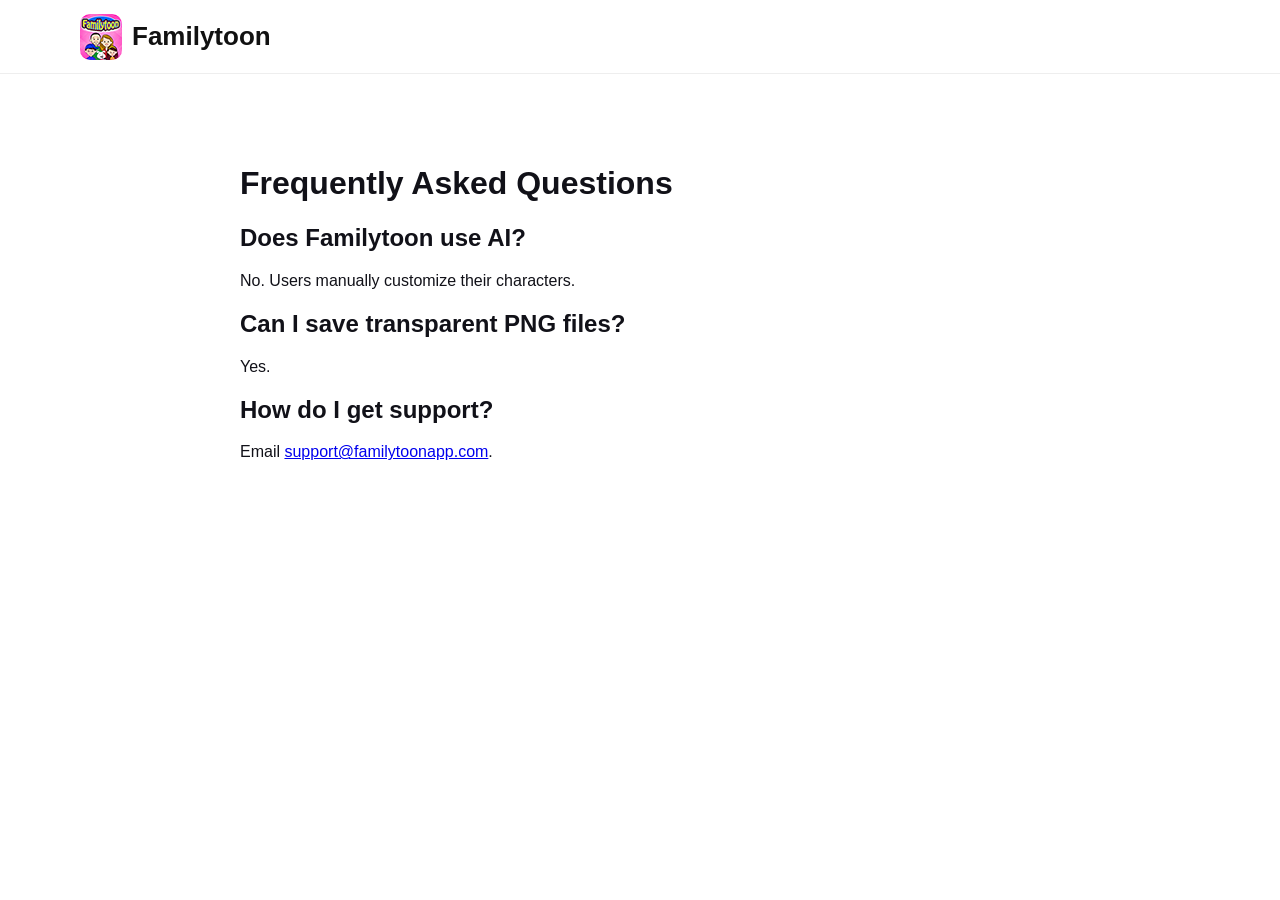
==== commit 071c8355: "Update faq.html" ====
--- a/faq.html
+++ b/faq.html
@@ -1,4 +1,4 @@
-<!--<!doctype html>
+<!doctype html>
 <html lang="en">
   <head><meta charset="utf-8"><meta name="viewport" content="width=device-width,initial-scale=1">
     <title>FAQ — Familytoon</title>
@@ -20,8 +20,8 @@
     </main>
   </body>
 </html>
--->
-
+ 
+<!--
 <!DOCTYPE html>
 <html lang="en">
 <head>
@@ -90,4 +90,4 @@
   <footer><div class="container footer-wrap"><p>© <span id="year"></span> Familytoon. All rights reserved.</p><div><a href="privacy.html">Privacy</a><a href="support.html">Support</a></div></div></footer>
 </body>
 </html>
-
+-->
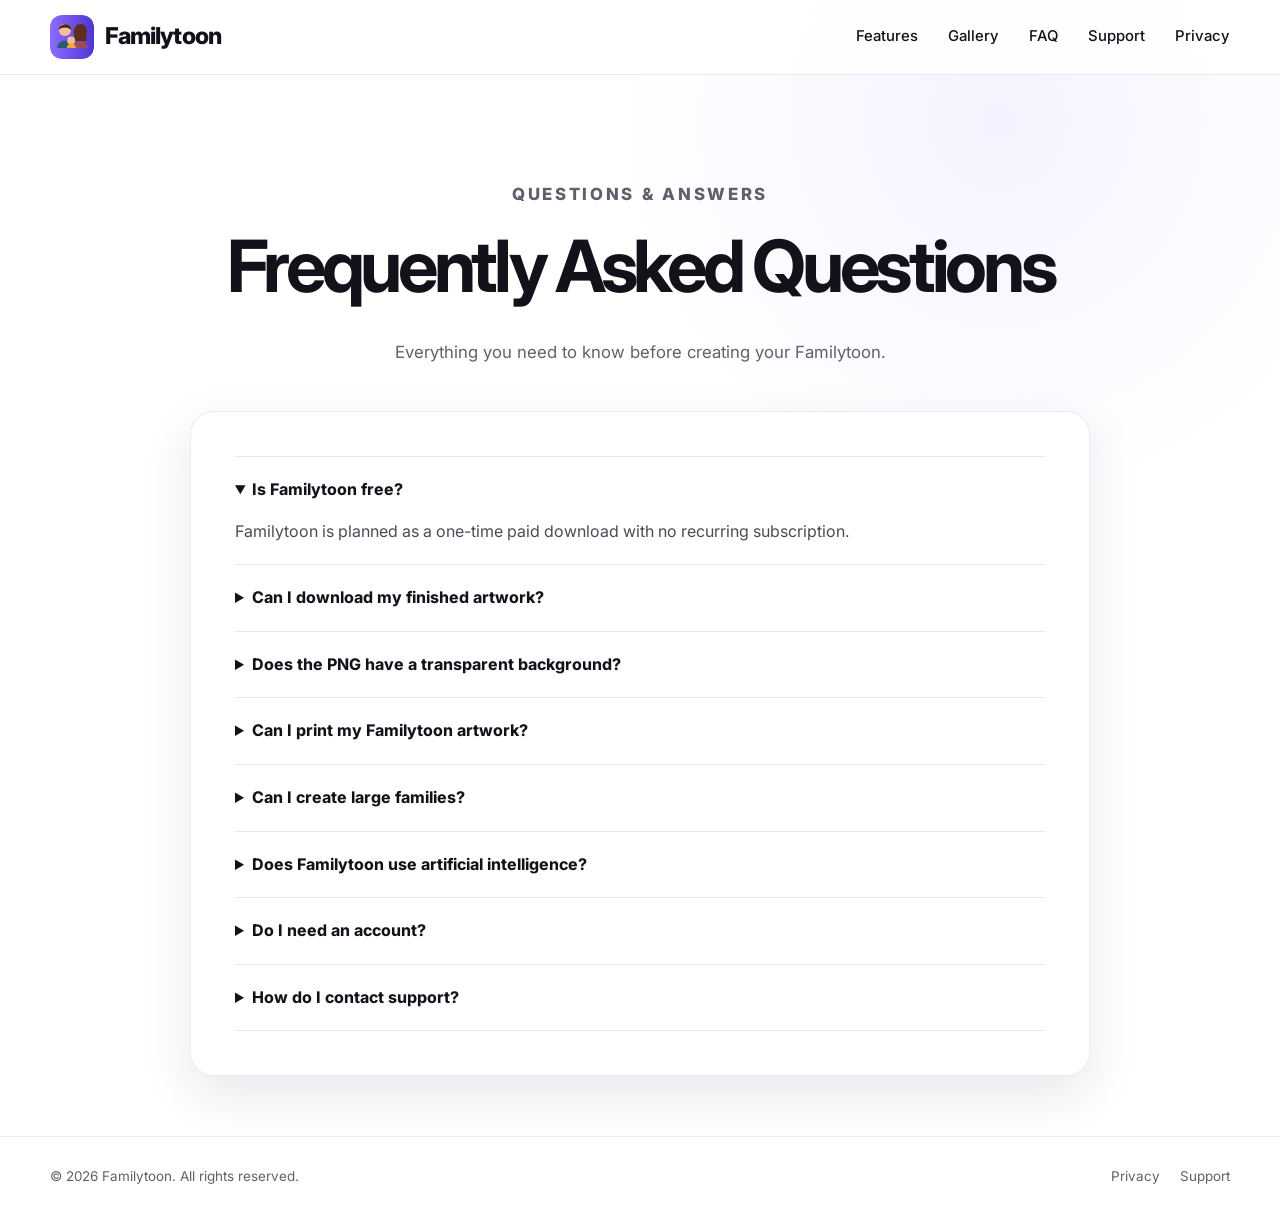
==== commit af65a1e7: "Update faq.html" ====
--- a/faq.html
+++ b/faq.html
@@ -1,3 +1,4 @@
+<!--
 <!doctype html>
 <html lang="en">
   <head><meta charset="utf-8"><meta name="viewport" content="width=device-width,initial-scale=1">
@@ -13,15 +14,16 @@
     <main class="container" style="padding:70px 0;max-width:800px">
       <h1>Frequently Asked Questions</h1>
       <h2>Does Familytoon use AI?</h2>
-      <p>No. Users manually customize their characters.</p><h2>Can I save transparent PNG files?</h2>
+      <p>No. Users manually customize their characters.</p>
+      <h2>Can I save transparent PNG files?</h2>
       <p>Yes.</p>
       <h2>How do I get support?</h2>
       <p>Email <a href="mailto:support@familytoonapp.com">support@familytoonapp.com</a>.</p>
     </main>
   </body>
 </html>
- 
-<!--
+--> 
+
 <!DOCTYPE html>
 <html lang="en">
 <head>
@@ -30,7 +32,7 @@
   <meta name="description" content="Frequently asked questions about Familytoon." />
   <title>FAQ — Familytoon</title>
   <link rel="icon" href="assets/favicon.svg" type="image/svg+xml" />
-  <link rel="stylesheet" href="styles.css" />
+  <link rel="stylesheet" href="styles2.css" />
   <script defer src="script.js"></script>
 </head>
 <body>
@@ -90,4 +92,3 @@
   <footer><div class="container footer-wrap"><p>© <span id="year"></span> Familytoon. All rights reserved.</p><div><a href="privacy.html">Privacy</a><a href="support.html">Support</a></div></div></footer>
 </body>
 </html>
--->
--- a/styles.css
+++ b/styles.css
@@ -1 +1,259 @@
-*{box-sizing:border-box}html{scroll-behavior:smooth}body{margin:0;color:#111118;font-family:-apple-system,BlinkMacSystemFont,"Segoe UI",Arial,sans-serif;background:#fff}.container{width:min(1120px,calc(100% - 40px));margin:auto}header{height:74px;border-bottom:1px solid #eee;background:rgba(255,255,255,.94);position:sticky;top:0;z-index:10;backdrop-filter:blur(14px)}.nav{height:100%;display:flex;align-items:center;justify-content:space-between}.brand{display:flex;align-items:center;gap:10px;color:#111;text-decoration:none;font-size:26px;font-weight:800}.brand img{width:42px;height:46px;object-fit:cover;border-radius:10px}.nav nav{display:flex;align-items:center;gap:34px}.nav nav a{color:#111;text-decoration:none;font-size:15px}.download-button{background:linear-gradient(135deg,#6754ed,#7845df);color:white!important;padding:13px 20px;border-radius:9px;font-weight:700}.menu{display:none;border:0;background:none;font-size:25px}.hero{padding:54px 0 22px}.hero-grid{display:grid;grid-template-columns:38% 62%;align-items:center}.hero-copy h1{font-size:58px;line-height:.98;letter-spacing:-2.5px;margin:0 0 22px}.hero-copy h1 span{color:#6949e8}.hero-copy p{font-size:17px;line-height:1.55;max-width:385px;margin:0 0 26px}.store-badge{width:190px;height:auto;display:block}.purchase-note{font-size:14px;color:#4d4d55;margin-top:15px}.purchase-note:first-letter{color:#6e52e8}.hero-image img{width:100%;max-width:640px;display:block;margin:auto}.features{padding:8px 0 26px}.feature-panel{display:grid;grid-template-columns:repeat(6,1fr);gap:15px;padding:31px 24px;background:linear-gradient(135deg,#fafafa,#f5f5f9);border-radius:24px}.feature-panel article{text-align:center}.feature-panel h3{font-size:15px;line-height:1.25;margin:10px 0}.feature-panel p{font-size:13px;line-height:1.45;color:#333;margin:0}.ico{font-size:30px;font-weight:800;height:38px}.purple{color:#8057ed}.blue{color:#49a4f7}.green{color:#37bd63}.orange{color:#ff9e00}.pink{color:#e754a2}.red{color:#ff3b30}.gallery{padding:0 0 22px}.section-title{text-align:center;margin:0 0 18px}.section-title h2{font-size:25px;margin:0 0 7px}.section-title p{font-size:14px;color:#4f4f57;margin:0}.gallery-grid{display:grid;grid-template-columns:repeat(5,1fr);gap:14px}.gallery-grid img{width:100%;border-radius:18px;box-shadow:0 3px 14px rgba(0,0,0,.09)}.download-section{padding:0 0 24px}.download-card{height:205px;padding:0 54px;background:linear-gradient(100deg,#f3edff,#f5f2ff);border-radius:24px;display:grid;grid-template-columns:270px 1fr 130px;align-items:center;overflow:hidden}.download-phone{width:230px;align-self:end}.download-card h2{font-size:29px;margin:0 0 9px}.download-card p{line-height:1.45;margin:0 0 19px}.download-card .store-badge{width:150px}.arrow{font-size:76px;color:#7453e8;transform:rotate(-30deg)}.info{padding:0 0 12px}.info-panel{display:grid;grid-template-columns:repeat(3,1fr);gap:38px;padding:25px;background:linear-gradient(135deg,#fbfbfb,#f7f7fa);border-radius:23px}.info-panel article+article{border-left:1px solid #e1e1e5;padding-left:38px}.info-panel h3{font-size:18px;margin:0 0 20px}.info-panel strong,.info-panel p{font-size:13px;line-height:1.35}.info-panel p{margin:2px 0 14px}.info-panel a{font-size:13px;color:#6344e8;text-decoration:none;font-weight:600}footer{text-align:center;font-size:13px;padding:0 0 18px}@media(max-width:900px){.hero-grid{grid-template-columns:1fr}.hero-copy{text-align:center}.hero-copy p{margin-left:auto;margin-right:auto}.store-badge{margin:auto}.feature-panel{grid-template-columns:repeat(3,1fr)}.gallery-grid{grid-template-columns:repeat(2,1fr)}.download-card{grid-template-columns:190px 1fr}.arrow{display:none}.info-panel{grid-template-columns:1fr}.info-panel article+article{border-left:0;border-top:1px solid #e1e1e5;padding-left:0;padding-top:25px}}@media(max-width:650px){header{height:64px}.brand{font-size:21px}.brand img{width:35px;height:38px}.menu{display:block}.nav nav{display:none;position:absolute;top:64px;left:0;right:0;background:#fff;flex-direction:column;padding:24px;border-bottom:1px solid #ddd}.nav nav.open{display:flex}.hero-copy h1{font-size:46px}.feature-panel{grid-template-columns:repeat(2,1fr)}.gallery-grid{grid-template-columns:1fr}.download-card{height:auto;grid-template-columns:1fr;text-align:center;padding:28px}.download-phone{width:210px;margin:auto}.download-card .store-badge{margin:auto}}
+*{box-sizing:border-box}html{scroll-behavior:smooth}
+body{
+  margin:0;
+  color:#111118;
+  font-family:-apple-system,BlinkMacSystemFont,"Segoe UI",Arial,sans-serif;
+  background:#fff}
+.container{
+  width:min(1120px,calc(100% - 40px));
+  margin:auto}
+header{
+  height:74px;
+  border-bottom:1px solid #eee;
+  background:rgba(255,255,255,.94);
+  position:sticky;
+  top:0;
+  z-index:10;
+  backdrop-filter:blur(14px)}
+.nav{
+  height:100%;
+  display:flex;
+  align-items:center;
+  justify-content:space-between}
+.brand{
+  display:flex;
+  align-items:center;
+  gap:10px;
+  color:#111;
+  text-decoration:none;
+  font-size:26px;
+  font-weight:800}
+.brand img{
+  width:42px;
+  height:46px;
+  object-fit:cover;
+  border-radius:10px}
+.nav nav{
+  display:flex;
+  align-items:center;
+  gap:34px}
+.nav nav a{
+  color:#111;
+  text-decoration:none;
+  font-size:15px}
+.download-button{
+  background:linear-gradient(135deg,#6754ed,#7845df);
+  color:white!important;
+  padding:13px 20px;
+  border-radius:9px;
+  font-weight:700}
+.menu{
+  display:none;border:0;
+  background:none;
+  font-size:25px}
+.hero{
+  padding:54px 0 22px}
+.hero-grid{
+  display:grid;
+  grid-template-columns:38% 62%;
+  align-items:center}
+.hero-copy h1{
+  font-size:58px;
+  line-height:.98;
+  letter-spacing:-2.5px;
+  margin:0 0 22px}
+.hero-copy h1 span{
+  color:#6949e8}
+.hero-copy p{
+  font-size:17px;
+  line-height:1.55;
+  max-width:385px;
+  margin:0 0 26px}
+.store-badge{
+  width:190px;
+  height:auto;
+  display:block}
+.purchase-note{
+  font-size:14px;
+  color:#4d4d55;
+  margin-top:15px}
+.purchase-note:first-letter{
+  color:#6e52e8}
+.hero-image img{
+  width:100%;
+  max-width:640px;
+  display:block;
+  margin:auto}
+.features{
+  padding:8px 0 26px}
+.feature-panel{
+  display:grid;
+  grid-template-columns:repeat(6,1fr);
+  gap:15px;padding:31px 24px;
+  background:linear-gradient(135deg,#fafafa,#f5f5f9);
+  border-radius:24px}
+.feature-panel article{
+  text-align:center}
+.feature-panel h3{
+  font-size:15px;
+  line-height:1.25;
+  margin:10px 0}
+.feature-panel p{
+  font-size:13px;
+  line-height:1.45;
+  color:#333;
+  margin:0}
+.ico{
+  font-size:30px;
+  font-weight:800;
+  height:38px}
+.purple{
+  color:#8057ed}
+.blue{
+  color:#49a4f7}
+.green{
+  color:#37bd63}
+.orange{
+  color:#ff9e00}
+.pink{
+  color:#e754a2}
+.red{
+  color:#ff3b30}
+.gallery{
+  padding:0 0 22px}
+.section-title{
+  text-align:center;
+  margin:0 0 18px}
+.section-title h2{
+  font-size:25px;
+  margin:0 0 7px}
+.section-title p{
+  font-size:14px;
+  color:#4f4f57;
+  margin:0}
+.gallery-grid{
+  display:grid;
+  grid-template-columns:repeat(5,1fr);
+  gap:14px}
+.gallery-grid img{
+  width:100%;
+  border-radius:18px;
+  box-shadow:0 3px 14px rgba(0,0,0,.09)}
+.download-section{
+  padding:0 0 24px}
+.download-card{
+  height:205px;
+  padding:0 54px;
+  background:linear-gradient(100deg,#f3edff,#f5f2ff);
+  border-radius:24px;
+  display:grid;
+  grid-template-columns:270px 1fr 130px;
+  align-items:center;
+  overflow:hidden}
+.download-phone{
+  width:230px;
+  align-self:end}
+.download-card h2{
+  font-size:29px;
+  margin:0 0 9px}
+.download-card p{
+  line-height:1.45;
+  margin:0 0 19px}
+.download-card 
+.store-badge{
+  width:150px}
+.arrow{
+  font-size:76px;
+  color:#7453e8;
+  transform:rotate(-30deg)}
+.info{
+  padding:0 0 12px}
+.info-panel{
+  display:grid;
+  grid-template-columns:repeat(3,1fr);
+  gap:38px;
+  padding:25px;
+  background:linear-gradient(135deg,#fbfbfb,#f7f7fa);
+  border-radius:23px}
+.info-panel article+article{
+  border-left:1px solid #e1e1e5;
+  padding-left:38px}
+.info-panel h3{
+  font-size:18px;
+  margin:0 0 20px}
+.info-panel strong,
+.info-panel p{
+  font-size:13px;
+  line-height:1.35}
+.info-panel p{
+  margin:2px 0 14px}
+.info-panel a{
+  font-size:13px;
+  color:#6344e8;
+  text-decoration:none;
+  font-weight:600}
+footer{
+  text-align:center;
+  font-size:13px;
+  padding:0 0 18px}
+@media(max-width:900px){
+  .hero-grid{
+    grid-template-columns:1fr}
+  .hero-copy{
+    text-align:center}
+  .hero-copy p{
+    margin-left:auto;
+    margin-right:auto}
+  .store-badge{
+    margin:auto}
+  .feature-panel{
+    grid-template-columns:repeat(3,1fr)}
+  .gallery-grid{
+    grid-template-columns:repeat(2,1fr)}
+  .download-card{
+    grid-template-columns:190px 1fr}
+  .arrow{
+    display:none}
+  .info-panel{
+    grid-template-columns:1fr}
+  .info-panel article+article{
+    border-left:0;
+    border-top:1px solid #e1e1e5;
+    padding-left:0;
+    padding-top:25px}}
+@media(max-width:650px){
+  header{height:64px}
+  .brand{
+    font-size:21px}
+  .brand img{
+    width:35px;height:38px}
+  .menu{
+    display:block}
+  .nav nav{
+    display:none;
+    position:absolute;
+    top:64px;
+    left:0;
+    right:0;
+    background:#fff;
+    flex-direction:column;
+    padding:24px;
+    border-bottom:1px solid #ddd}
+  .nav nav.open{
+    display:flex}
+  .hero-copy h1{
+    font-size:46px}
+  .feature-panel{
+    grid-template-columns:repeat(2,1fr)}
+  .gallery-grid{
+    grid-template-columns:1fr}
+  .download-card{
+    height:auto;
+    grid-template-columns:1fr;
+    text-align:center;padding:28px}
+  .download-phone{
+    width:210px;
+    margin:auto}
+  .download-card 
+  .store-badge{
+    margin:auto}}
--- a/styles2.css
+++ b/styles2.css
@@ -0,0 +1,1090 @@
+@import url("https://fonts.googleapis.com/css2?family=Inter:wght@400;500;600;700;800&display=swap");
+
+:root {
+  --purple: #6c4cf1;
+  --purple-dark: #4b2fd1;
+  --purple-soft: #f3efff;
+  --text: #12121a;
+  --muted: #60606d;
+  --line: #e9e9ef;
+  --card: #ffffff;
+  --shadow: 0 18px 50px rgba(30, 22, 70, 0.10);
+  --radius: 28px;
+}
+
+* {
+  box-sizing: border-box;
+}
+
+html {
+  scroll-behavior: smooth;
+}
+
+body {
+  margin: 0;
+  color: var(--text);
+  background:
+    radial-gradient(circle at 78% 10%, rgba(124, 92, 255, .08), transparent 26%),
+    linear-gradient(#fff, #fff);
+  font-family: "Inter", -apple-system, BlinkMacSystemFont, "Segoe UI", sans-serif;
+  line-height: 1.6;
+}
+
+img {
+  display: block;
+  max-width: 100%;
+}
+
+a {
+  color: inherit;
+  text-decoration: none;
+}
+
+.container {
+  width: min(1180px, calc(100% - 40px));
+  margin: 0 auto;
+}
+
+.sr-only {
+  position: absolute;
+  width: 1px;
+  height: 1px;
+  padding: 0;
+  margin: -1px;
+  overflow: hidden;
+  clip: rect(0, 0, 0, 0);
+  white-space: nowrap;
+  border: 0;
+}
+
+/* Header */
+.site-header {
+  position: sticky;
+  top: 0;
+  z-index: 100;
+  background: rgba(255, 255, 255, .86);
+  border-bottom: 1px solid rgba(230, 230, 237, .85);
+  backdrop-filter: blur(18px);
+}
+
+.nav-wrap {
+  min-height: 74px;
+  display: flex;
+  align-items: center;
+  justify-content: space-between;
+}
+
+.brand {
+  display: inline-flex;
+  align-items: center;
+  gap: 11px;
+  font-size: 1.45rem;
+  font-weight: 800;
+  letter-spacing: -.04em;
+}
+
+.brand img {
+  border-radius: 12px;
+}
+
+.main-nav {
+  display: flex;
+  align-items: center;
+  gap: 30px;
+  font-size: .93rem;
+  font-weight: 500;
+}
+
+.main-nav a {
+  transition: color .2s ease, transform .2s ease;
+}
+
+.main-nav a:hover {
+  color: var(--purple);
+}
+
+.nav-download {
+  padding: 11px 18px;
+  color: white !important;
+  background: linear-gradient(135deg, #7b5cff, #5938df);
+  border-radius: 11px;
+  box-shadow: 0 10px 25px rgba(108, 76, 241, .23);
+}
+
+.menu-button {
+  display: none;
+  width: 42px;
+  height: 42px;
+  padding: 9px;
+  border: 0;
+  border-radius: 10px;
+  background: var(--purple-soft);
+}
+
+.menu-button span:not(.sr-only) {
+  display: block;
+  height: 2px;
+  margin: 5px 0;
+  background: var(--text);
+}
+
+/* Hero */
+.hero {
+  padding: 54px 0 38px;
+  overflow: hidden;
+}
+
+.hero-grid {
+  display: grid;
+  grid-template-columns: .88fr 1.12fr;
+  align-items: center;
+  min-height: 590px;
+  gap: 40px;
+}
+
+.eyebrow {
+  margin: 0 0 12px;
+  color: var(--purple);
+  font-size: .78rem;
+  font-weight: 800;
+  letter-spacing: .16em;
+}
+
+.hero h1 {
+  max-width: 560px;
+  margin: 0;
+  font-size: clamp(3rem, 6vw, 5.2rem);
+  line-height: .98;
+  letter-spacing: -.065em;
+}
+
+.hero h1 span {
+  color: var(--purple);
+}
+
+.hero-text {
+  max-width: 560px;
+  margin: 28px 0 26px;
+  color: #353541;
+  font-size: 1.06rem;
+}
+
+.app-store-badge {
+  display: inline-flex;
+  align-items: center;
+  gap: 10px;
+  min-width: 192px;
+  padding: 10px 17px 9px;
+  color: #fff;
+  background: #050505;
+  border-radius: 12px;
+  box-shadow: 0 12px 30px rgba(0,0,0,.14);
+}
+
+.app-store-badge .apple {
+  font-size: 2rem;
+  line-height: 1;
+}
+
+.app-store-badge span:last-child {
+  display: flex;
+  flex-direction: column;
+  line-height: 1.05;
+}
+
+.app-store-badge small {
+  font-size: .68rem;
+}
+
+.app-store-badge strong {
+  font-size: 1.25rem;
+  font-weight: 500;
+}
+
+.purchase-note {
+  display: flex;
+  align-items: center;
+  gap: 8px;
+  margin-top: 18px;
+  color: var(--muted);
+  font-size: .92rem;
+}
+
+.purchase-note span {
+  color: var(--purple);
+}
+
+.hero-visual {
+  position: relative;
+  min-height: 570px;
+}
+
+.blob {
+  position: absolute;
+  border-radius: 50%;
+  filter: blur(.2px);
+}
+
+.blob-one {
+  width: 390px;
+  height: 390px;
+  right: 55px;
+  top: 80px;
+  background: linear-gradient(145deg, #dce8ff, #efe5ff);
+}
+
+.blob-two {
+  width: 250px;
+  height: 190px;
+  left: 45px;
+  top: 210px;
+  background: linear-gradient(145deg, #bfa8ff, #efe8ff);
+  border-radius: 48% 52% 54% 46%;
+}
+
+.phone {
+  position: absolute;
+  width: 255px;
+  height: 500px;
+  padding: 10px;
+  background: #101014;
+  border: 2px solid #33333a;
+  border-radius: 42px;
+  box-shadow: 0 28px 60px rgba(35, 24, 70, .22);
+}
+
+.phone::before {
+  content: "";
+  position: absolute;
+  z-index: 4;
+  width: 95px;
+  height: 23px;
+  left: 50%;
+  top: 9px;
+  transform: translateX(-50%);
+  background: #101014;
+  border-radius: 0 0 15px 15px;
+}
+
+.phone-left {
+  left: 85px;
+  top: 15px;
+  transform: rotate(-1deg);
+}
+
+.phone-right {
+  right: 30px;
+  top: 70px;
+  transform: rotate(1deg);
+}
+
+.phone-screen {
+  height: 100%;
+  padding: 22px 14px 16px;
+  background: #fff;
+  border-radius: 33px;
+  overflow: hidden;
+}
+
+.status-bar {
+  display: flex;
+  justify-content: space-between;
+  font-size: .52rem;
+  font-weight: 700;
+}
+
+.screen-title {
+  margin: 18px 0 13px;
+  font-size: 1.15rem;
+  font-weight: 800;
+  line-height: 1.05;
+}
+
+.character-pair {
+  display: flex;
+  align-items: end;
+  justify-content: center;
+  gap: 8px;
+  height: 190px;
+  padding: 18px 15px 0;
+  background: linear-gradient(#f7f3ff, #eceaf3);
+  border-radius: 16px;
+}
+
+.avatar {
+  position: relative;
+  width: 78px;
+  height: 160px;
+}
+
+.avatar .face {
+  position: absolute;
+  z-index: 2;
+  width: 54px;
+  height: 63px;
+  left: 12px;
+  top: 22px;
+  background: #f3bb8e;
+  border: 3px solid #222;
+  border-radius: 45% 45% 48% 48%;
+}
+
+.avatar .face::before,
+.avatar .face::after {
+  content: "";
+  position: absolute;
+  top: 26px;
+  width: 5px;
+  height: 7px;
+  background: #1d1d1d;
+  border-radius: 50%;
+}
+
+.avatar .face::before { left: 13px; }
+.avatar .face::after { right: 13px; }
+
+.avatar .hair {
+  position: absolute;
+  z-index: 3;
+  width: 61px;
+  height: 42px;
+  left: 8px;
+  top: 9px;
+  background: #3b2115;
+  border-radius: 50% 50% 35% 35%;
+}
+
+.avatar.woman .hair {
+  width: 70px;
+  height: 92px;
+  left: 4px;
+  top: 8px;
+  border-radius: 50% 50% 45% 45%;
+}
+
+.avatar .body {
+  position: absolute;
+  z-index: 1;
+  width: 72px;
+  height: 85px;
+  left: 3px;
+  bottom: 0;
+  background: #335d78;
+  border-radius: 24px 24px 6px 6px;
+}
+
+.avatar.woman .body {
+  background: #9b4a53;
+}
+
+.category-row {
+  display: grid;
+  grid-template-columns: repeat(4, 1fr);
+  gap: 6px;
+  margin: 11px 0;
+  font-size: .55rem;
+  text-align: center;
+}
+
+.category-row span {
+  padding: 6px 2px;
+  color: #6d6d75;
+  background: #f4f4f7;
+  border-radius: 8px;
+}
+
+.category-row .active {
+  color: var(--purple);
+  background: #ede8ff;
+}
+
+.swatches {
+  display: grid;
+  grid-template-columns: repeat(4, 1fr);
+  gap: 8px;
+}
+
+.swatches i {
+  display: block;
+  aspect-ratio: 1;
+  background:
+    radial-gradient(circle at 50% 52%, #f3bb8e 0 25%, transparent 26%),
+    radial-gradient(circle at 50% 37%, #4a291a 0 38%, transparent 39%),
+    #efedf2;
+  border-radius: 12px;
+}
+
+.family-card {
+  display: grid;
+  place-items: center;
+  height: 315px;
+  padding: 8px;
+  background:
+    linear-gradient(45deg, #f4f4f6 25%, transparent 25%),
+    linear-gradient(-45deg, #f4f4f6 25%, transparent 25%),
+    linear-gradient(45deg, transparent 75%, #f4f4f6 75%),
+    linear-gradient(-45deg, transparent 75%, #f4f4f6 75%);
+  background-size: 14px 14px;
+  background-position: 0 0, 0 7px, 7px -7px, -7px 0;
+  border-radius: 16px;
+}
+
+.family-card img {
+  max-height: 100%;
+}
+
+.phone-actions {
+  display: grid;
+  grid-template-columns: 1fr 1fr;
+  gap: 8px;
+  margin-top: 10px;
+  font-size: .7rem;
+  text-align: center;
+}
+
+.phone-actions span {
+  padding: 10px 4px;
+  border: 1px solid #8e74ff;
+  border-radius: 8px;
+}
+
+.phone-actions span:first-child {
+  color: #fff;
+  background: var(--purple);
+}
+
+.spark, .heart {
+  position: absolute;
+  z-index: 5;
+  font-size: 2rem;
+}
+
+.spark-one { top: 75px; right: 12px; color: #77a8ff; }
+.spark-two { top: 175px; right: -2px; color: #ffb31d; font-size: 2.8rem; }
+.heart { top: 105px; left: 38px; color: #8065ff; }
+
+/* Features */
+.feature-section {
+  padding: 18px 0 40px;
+}
+
+.feature-grid {
+  display: grid;
+  grid-template-columns: repeat(6, 1fr);
+  gap: 0;
+  padding: 28px 14px;
+  background: linear-gradient(135deg, #fbfbff, #f7f6fb);
+  border: 1px solid #f0eff5;
+  border-radius: var(--radius);
+  box-shadow: var(--shadow);
+}
+
+.feature-card {
+  padding: 0 20px;
+  text-align: center;
+}
+
+.feature-card:not(:last-child) {
+  border-right: 1px solid #ebeaf1;
+}
+
+.feature-icon {
+  font-size: 2rem;
+}
+
+.feature-card h2 {
+  min-height: 46px;
+  margin: 10px 0 8px;
+  font-size: .92rem;
+  line-height: 1.25;
+}
+
+.feature-card p {
+  margin: 0;
+  color: var(--muted);
+  font-size: .76rem;
+  line-height: 1.65;
+}
+
+/* Gallery */
+.gallery-section {
+  padding: 55px 0 30px;
+}
+
+.section-heading {
+  max-width: 650px;
+  margin: 0 auto 28px;
+  text-align: center;
+}
+
+.section-heading h2 {
+  margin: 0;
+  font-size: clamp(2rem, 4vw, 3rem);
+  letter-spacing: -.045em;
+}
+
+.section-heading > p:last-child {
+  margin-top: 8px;
+  color: var(--muted);
+}
+
+.gallery-grid {
+  display: grid;
+  grid-template-columns: repeat(5, 1fr);
+  gap: 16px;
+}
+
+.gallery-grid figure {
+  display: grid;
+  place-items: end center;
+  min-height: 260px;
+  margin: 0;
+  padding: 10px;
+  background: #fff;
+  border: 1px solid #ececf2;
+  border-radius: 20px;
+  box-shadow: 0 12px 28px rgba(42, 34, 78, .08);
+  overflow: hidden;
+}
+
+.gallery-grid img {
+  max-height: 240px;
+}
+
+/* Download */
+.download-section {
+  padding: 24px 0 28px;
+}
+
+.download-card {
+  position: relative;
+  display: grid;
+  grid-template-columns: .85fr 1.45fr .4fr;
+  align-items: center;
+  gap: 38px;
+  min-height: 260px;
+  padding: 35px 70px;
+  background: linear-gradient(120deg, #eee9ff, #faf8ff 55%, #e6dfff);
+  border-radius: var(--radius);
+  overflow: hidden;
+}
+
+.download-phone {
+  height: 250px;
+  padding: 55px 18px;
+  background: linear-gradient(#f8f8fb, #d7d7dc);
+  border: 9px solid #16161a;
+  border-bottom: 0;
+  border-radius: 38px 38px 0 0;
+  transform: translateY(42px);
+}
+
+.mini-app-card {
+  display: grid;
+  grid-template-columns: 44px 1fr auto;
+  align-items: center;
+  gap: 10px;
+  padding: 10px;
+  background: #fff;
+  border-radius: 14px;
+  box-shadow: 0 7px 20px rgba(0,0,0,.08);
+}
+
+.mini-app-card img {
+  width: 44px;
+}
+
+.mini-app-card div {
+  display: flex;
+  flex-direction: column;
+}
+
+.mini-app-card small {
+  color: var(--muted);
+  font-size: .65rem;
+}
+
+.mini-app-card span {
+  padding: 4px 10px;
+  color: var(--purple);
+  background: #eeebff;
+  border-radius: 999px;
+  font-size: .7rem;
+  font-weight: 800;
+}
+
+.download-copy h2 {
+  margin: 0;
+  font-size: clamp(2rem, 4vw, 3rem);
+  line-height: 1.05;
+  letter-spacing: -.045em;
+}
+
+.download-copy p {
+  max-width: 540px;
+  margin: 14px 0 22px;
+  color: #373744;
+}
+
+.download-arrow {
+  color: var(--purple);
+  font-size: 4.8rem;
+  transform: rotate(12deg);
+}
+
+/* Info cards */
+.info-section {
+  padding: 10px 0 35px;
+}
+
+.info-grid {
+  display: grid;
+  grid-template-columns: repeat(3, 1fr);
+  background: linear-gradient(135deg, #fbfbff, #f7f6fb);
+  border: 1px solid #f0eff5;
+  border-radius: var(--radius);
+  box-shadow: var(--shadow);
+}
+
+.info-grid article {
+  padding: 34px;
+}
+
+.info-grid article:not(:last-child) {
+  border-right: 1px solid #e6e5ec;
+}
+
+.info-title {
+  display: flex;
+  align-items: center;
+  gap: 12px;
+}
+
+.info-title span {
+  display: grid;
+  place-items: center;
+  width: 30px;
+  height: 30px;
+  color: white;
+  background: var(--purple);
+  border-radius: 50%;
+  font-weight: 800;
+}
+
+.info-title h2 {
+  margin: 0;
+  font-size: 1.1rem;
+}
+
+.info-grid h3 {
+  margin: 18px 0 2px;
+  font-size: .86rem;
+}
+
+.info-grid p {
+  margin: 7px 0;
+  color: var(--muted);
+  font-size: .85rem;
+}
+
+.info-grid a {
+  display: inline-block;
+  margin-top: 10px;
+  color: var(--purple);
+  font-size: .86rem;
+  font-weight: 700;
+}
+
+/* Interior pages */
+.page-hero {
+  padding: 90px 0 45px;
+  text-align: center;
+}
+
+.page-hero h1 {
+  margin: 0;
+  font-size: clamp(2.6rem, 6vw, 4.5rem);
+  letter-spacing: -.06em;
+}
+
+.page-hero p {
+  max-width: 720px;
+  margin: 16px auto 0;
+  color: var(--muted);
+  font-size: 1.05rem;
+}
+
+.content-card {
+  max-width: 900px;
+  margin: 0 auto 60px;
+  padding: 44px;
+  background: #fff;
+  border: 1px solid #ececf2;
+  border-radius: 24px;
+  box-shadow: var(--shadow);
+}
+
+.content-card h2 {
+  margin-top: 32px;
+  letter-spacing: -.03em;
+}
+
+.content-card h2:first-child {
+  margin-top: 0;
+}
+
+.content-card p,
+.content-card li {
+  color: #4b4b57;
+}
+
+.content-card a {
+  color: var(--purple);
+  font-weight: 700;
+}
+
+.faq-list details {
+  padding: 20px 0;
+  border-bottom: 1px solid var(--line);
+}
+
+.faq-list details:first-child {
+  border-top: 1px solid var(--line);
+}
+
+.faq-list summary {
+  cursor: pointer;
+  font-weight: 750;
+}
+
+.faq-list p {
+  margin-bottom: 0;
+}
+
+.support-box {
+  padding: 28px;
+  background: var(--purple-soft);
+  border-radius: 18px;
+}
+
+.support-box a {
+  font-size: 1.1rem;
+}
+
+/* Footer */
+footer {
+  border-top: 1px solid #ececf1;
+}
+
+.footer-wrap {
+  min-height: 78px;
+  display: flex;
+  align-items: center;
+  justify-content: space-between;
+  gap: 20px;
+  color: var(--muted);
+  font-size: .84rem;
+}
+
+.footer-wrap div {
+  display: flex;
+  gap: 20px;
+}
+
+/* Responsive */
+@media (max-width: 1000px) {
+  .hero-grid {
+    grid-template-columns: 1fr;
+    text-align: center;
+  }
+
+  .hero-copy {
+    display: flex;
+    align-items: center;
+    flex-direction: column;
+  }
+
+  .hero-visual {
+    width: min(720px, 100%);
+    margin: 0 auto;
+  }
+
+  .feature-grid {
+    grid-template-columns: repeat(3, 1fr);
+    row-gap: 28px;
+  }
+
+  .feature-card:nth-child(3) {
+    border-right: 0;
+  }
+
+  .feature-card:nth-child(4),
+  .feature-card:nth-child(5),
+  .feature-card:nth-child(6) {
+    padding-top: 24px;
+    border-top: 1px solid #ebeaf1;
+  }
+
+  .gallery-grid {
+    grid-template-columns: repeat(3, 1fr);
+  }
+
+  .download-card {
+    grid-template-columns: .8fr 1.2fr;
+  }
+
+  .download-arrow {
+    display: none;
+  }
+}
+
+@media (max-width: 760px) {
+  .container {
+    width: min(100% - 28px, 1180px);
+  }
+
+  .menu-button {
+    display: block;
+  }
+
+  .main-nav {
+    position: absolute;
+    left: 14px;
+    right: 14px;
+    top: 68px;
+    display: none;
+    flex-direction: column;
+    align-items: stretch;
+    gap: 0;
+    padding: 12px;
+    background: #fff;
+    border: 1px solid var(--line);
+    border-radius: 18px;
+    box-shadow: var(--shadow);
+  }
+
+  .main-nav.open {
+    display: flex;
+  }
+
+  .main-nav a {
+    padding: 12px 14px;
+  }
+
+  .nav-download {
+    margin-top: 8px;
+    text-align: center;
+  }
+
+  .hero {
+    padding-top: 40px;
+  }
+
+  .hero-grid {
+    min-height: 0;
+  }
+
+  .hero h1 {
+    font-size: clamp(3rem, 15vw, 4.5rem);
+  }
+
+  .hero-visual {
+    min-height: 430px;
+  }
+
+  .phone {
+    width: 190px;
+    height: 380px;
+    border-radius: 32px;
+  }
+
+  .phone-left {
+    left: 3%;
+    top: 15px;
+  }
+
+  .phone-right {
+    right: 3%;
+    top: 55px;
+  }
+
+  .phone-screen {
+    padding: 20px 10px 12px;
+    border-radius: 24px;
+  }
+
+  .screen-title {
+    margin: 10px 0 8px;
+    font-size: .82rem;
+  }
+
+  .character-pair {
+    height: 137px;
+  }
+
+  .avatar {
+    transform: scale(.7);
+    transform-origin: bottom center;
+    margin: 0 -10px;
+  }
+
+  .family-card {
+    height: 235px;
+  }
+
+  .category-row,
+  .swatches {
+    display: none;
+  }
+
+  .phone-actions {
+    font-size: .55rem;
+  }
+
+  .blob-one {
+    width: 290px;
+    height: 290px;
+    right: 10%;
+  }
+
+  .blob-two {
+    left: 2%;
+  }
+
+  .feature-grid {
+    grid-template-columns: 1fr 1fr;
+  }
+
+  .feature-card,
+  .feature-card:nth-child(3) {
+    border-right: 0;
+  }
+
+  .feature-card:nth-child(odd) {
+    border-right: 1px solid #ebeaf1;
+  }
+
+  .feature-card:nth-child(n+3) {
+    padding-top: 24px;
+    border-top: 1px solid #ebeaf1;
+  }
+
+  .gallery-grid {
+    grid-template-columns: 1fr 1fr;
+  }
+
+  .download-card {
+    grid-template-columns: 1fr;
+    padding: 38px 28px;
+    text-align: center;
+  }
+
+  .download-phone {
+    display: none;
+  }
+
+  .download-copy {
+    display: flex;
+    align-items: center;
+    flex-direction: column;
+  }
+
+  .info-grid {
+    grid-template-columns: 1fr;
+  }
+
+  .info-grid article:not(:last-child) {
+    border-right: 0;
+    border-bottom: 1px solid #e6e5ec;
+  }
+
+  .content-card {
+    padding: 28px 22px;
+  }
+
+  .footer-wrap {
+    padding: 22px 0;
+    flex-direction: column;
+    text-align: center;
+  }
+}
+
+@media (max-width: 480px) {
+  .brand {
+    font-size: 1.2rem;
+  }
+
+  .brand img {
+    width: 38px;
+    height: 38px;
+  }
+
+  .hero-visual {
+    min-height: 365px;
+  }
+
+  .phone {
+    width: 155px;
+    height: 315px;
+    padding: 7px;
+    border-radius: 27px;
+  }
+
+  .phone::before {
+    width: 65px;
+    height: 16px;
+    top: 7px;
+  }
+
+  .phone-screen {
+    padding-top: 16px;
+    border-radius: 20px;
+  }
+
+  .status-bar {
+    font-size: .42rem;
+  }
+
+  .screen-title {
+    font-size: .7rem;
+  }
+
+  .character-pair {
+    height: 110px;
+  }
+
+  .family-card {
+    height: 190px;
+  }
+
+  .phone-actions span {
+    padding: 7px 2px;
+  }
+
+  .feature-grid {
+    grid-template-columns: 1fr;
+  }
+
+  .feature-card,
+  .feature-card:nth-child(odd) {
+    padding: 22px 18px !important;
+    border-right: 0;
+    border-top: 1px solid #ebeaf1;
+  }
+
+  .feature-card:first-child {
+    border-top: 0;
+  }
+
+  .gallery-grid {
+    grid-template-columns: 1fr;
+  }
+
+  .gallery-grid figure {
+    min-height: 300px;
+  }
+
+  .gallery-grid img {
+    max-height: 280px;
+  }
+}
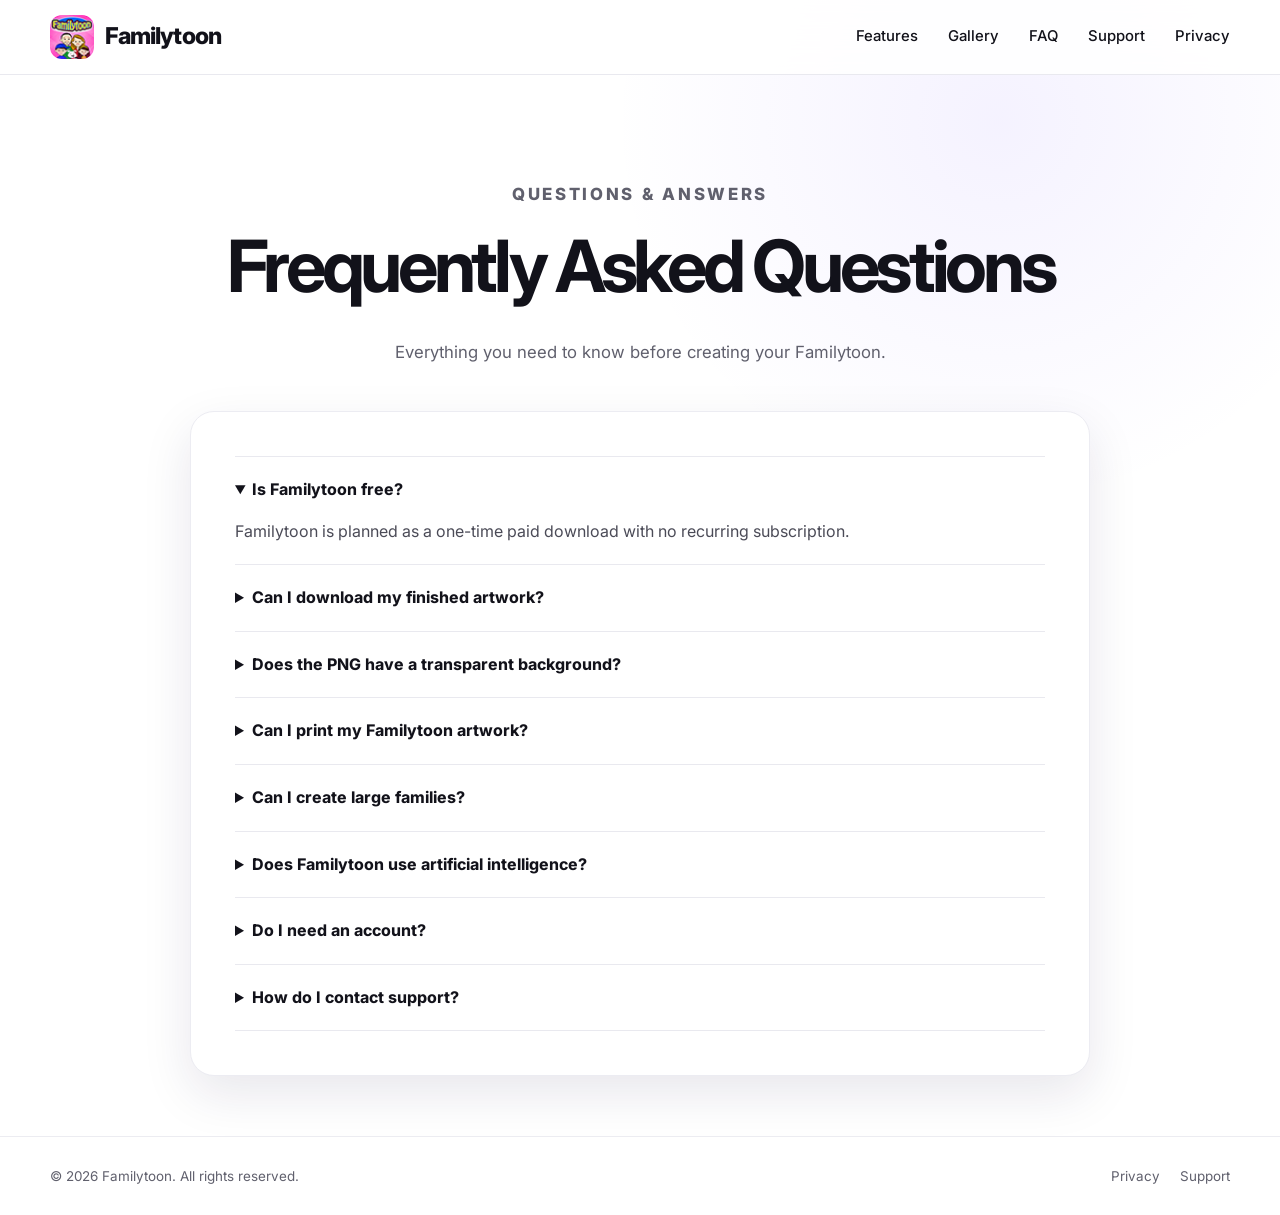
==== commit 42167310: "Update faq.html" ====
--- a/faq.html
+++ b/faq.html
@@ -1,29 +1,3 @@
-<!--
-<!doctype html>
-<html lang="en">
-  <head><meta charset="utf-8"><meta name="viewport" content="width=device-width,initial-scale=1">
-    <title>FAQ — Familytoon</title>
-    <link rel="stylesheet" href="styles.css">
-  </head>
-  <body>
-    <header>
-      <div class="container nav">
-      <a class="brand" href="index.html"><img src="assets/logo.png"><span>Familytoon</span></a>
-      </div>
-    </header>
-    <main class="container" style="padding:70px 0;max-width:800px">
-      <h1>Frequently Asked Questions</h1>
-      <h2>Does Familytoon use AI?</h2>
-      <p>No. Users manually customize their characters.</p>
-      <h2>Can I save transparent PNG files?</h2>
-      <p>Yes.</p>
-      <h2>How do I get support?</h2>
-      <p>Email <a href="mailto:support@familytoonapp.com">support@familytoonapp.com</a>.</p>
-    </main>
-  </body>
-</html>
---> 
-
 <!DOCTYPE html>
 <html lang="en">
 <head>
@@ -38,7 +12,9 @@
 <body>
   <header class="site-header">
     <div class="container nav-wrap">
-      <a class="brand" href="index.html"><img src="assets/logo-mark.svg" alt="" width="44" height="44" /><span>Familytoon</span></a>
+      <!--<a class="brand" href="#"><img src="assets/logo.png" alt="Familytoon"><span>Familytoon</span></a>  
+      <a class="brand" href="index.html"><img src="assets/logo-mark.svg" alt="" width="44" height="44" /><span>Familytoon</span></a>-->
+      <a class="brand" href="index.html"><img src="assets/logo.png" alt="" width="44" height="44" /><span>Familytoon</span></a>
       <button class="menu-button" type="button" aria-expanded="false" aria-controls="main-nav"><span class="sr-only">Open navigation</span><span></span><span></span><span></span></button>
       <nav id="main-nav" class="main-nav">
         <a href="index.html#features">Features</a><a href="index.html#gallery">Gallery</a><a href="faq.html">FAQ</a><a href="support.html">Support</a><a href="privacy.html">Privacy</a>
